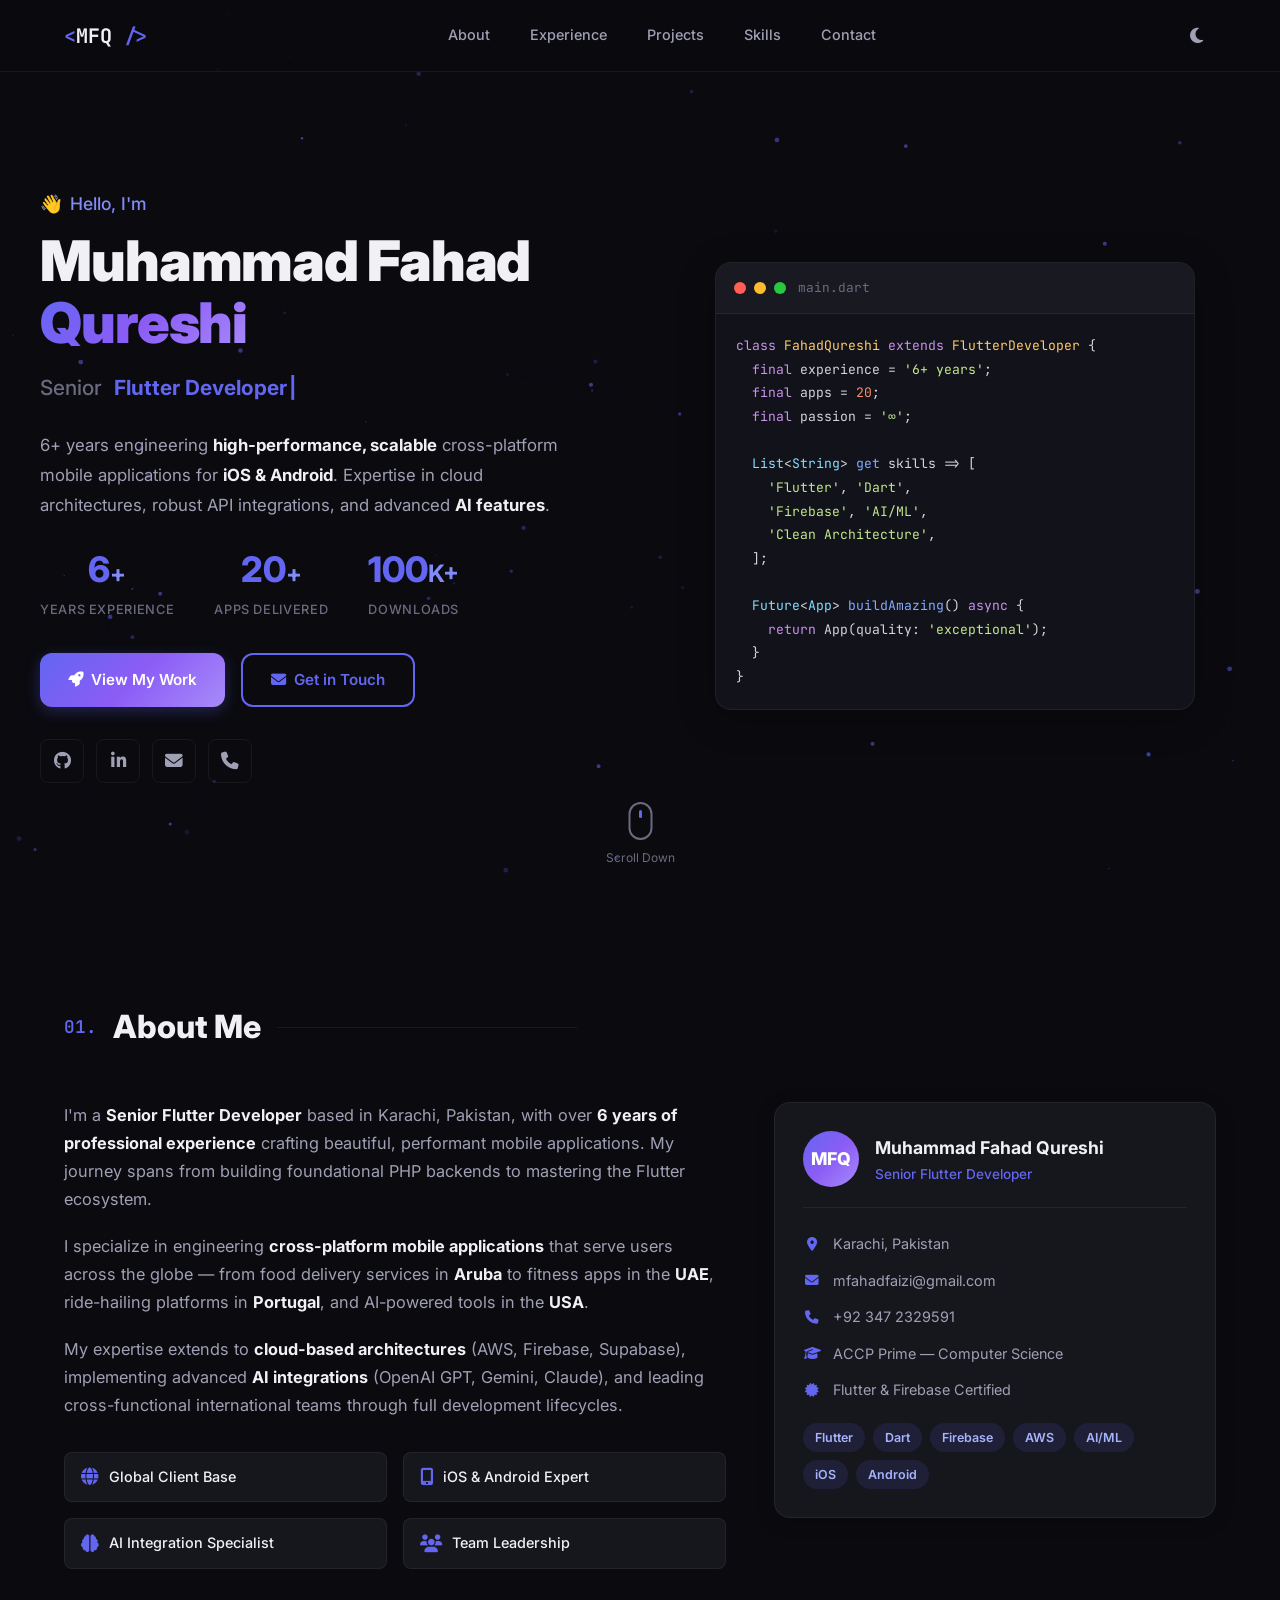
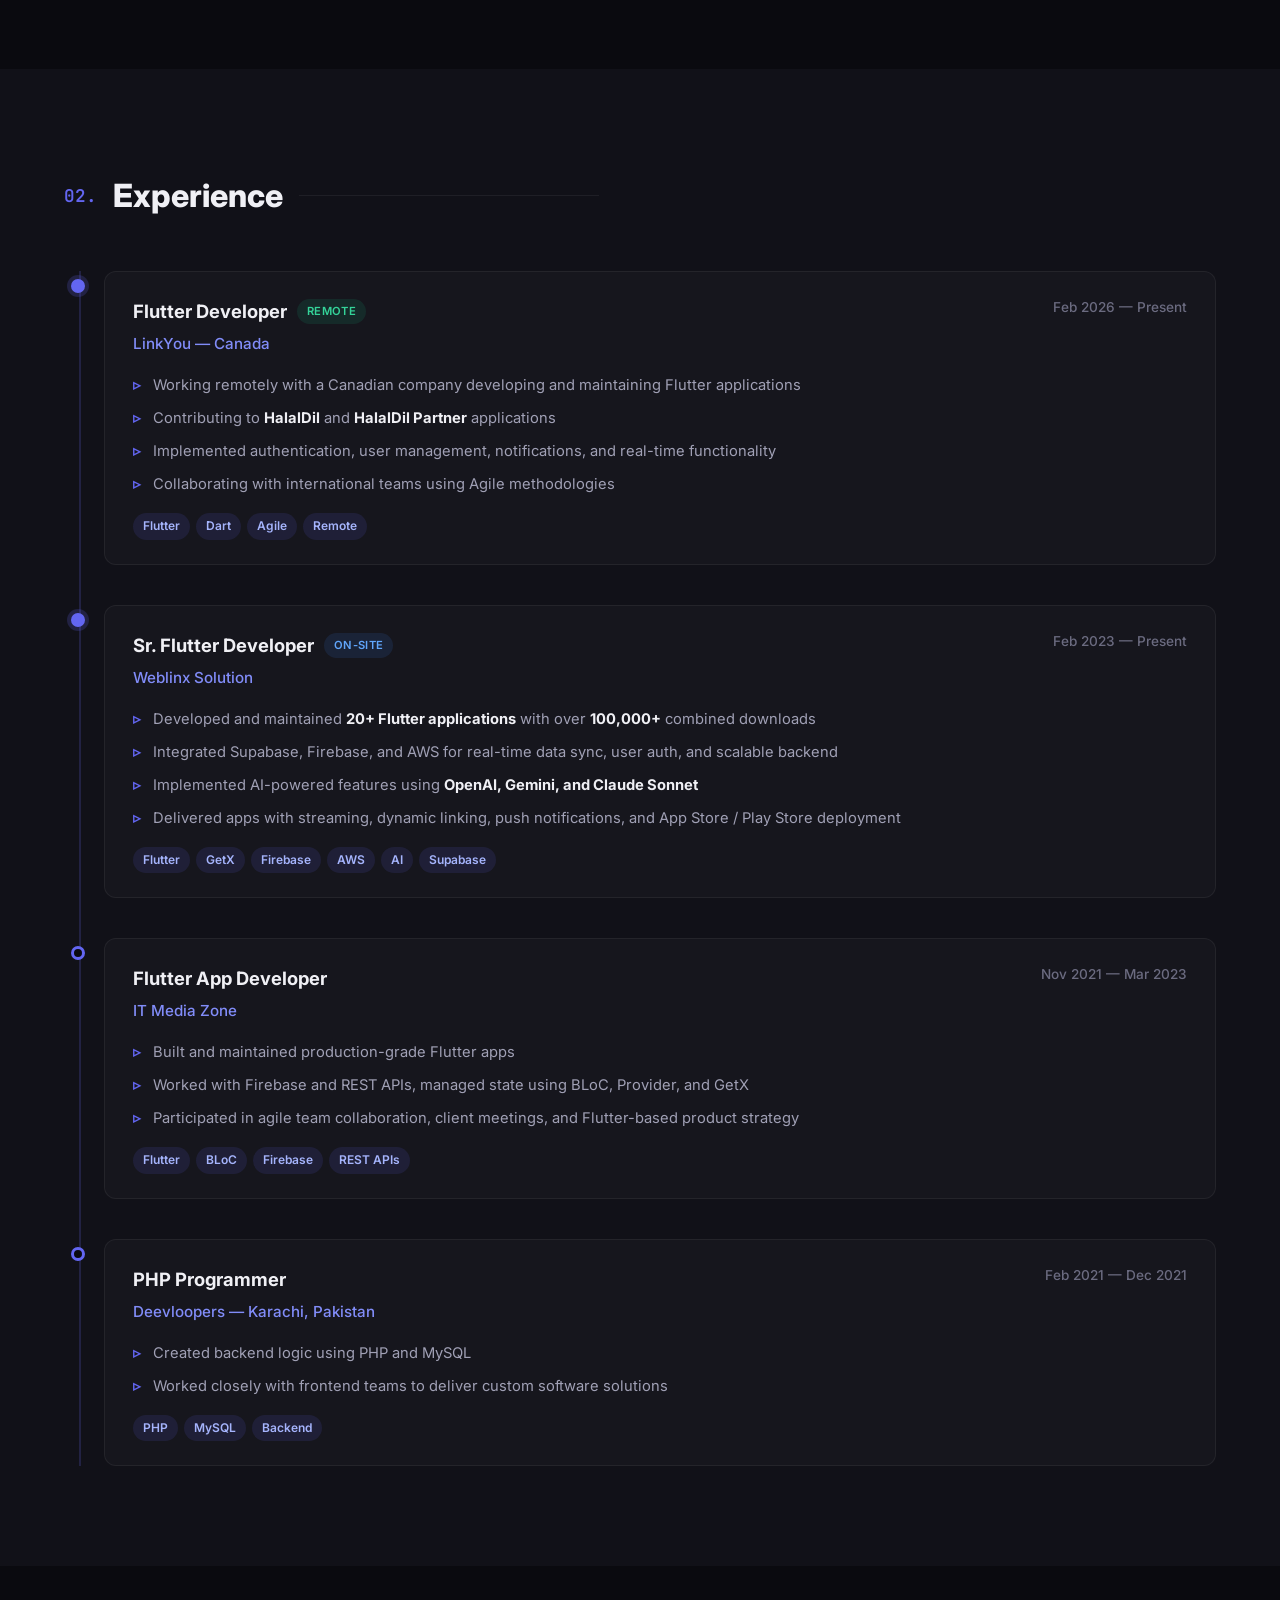
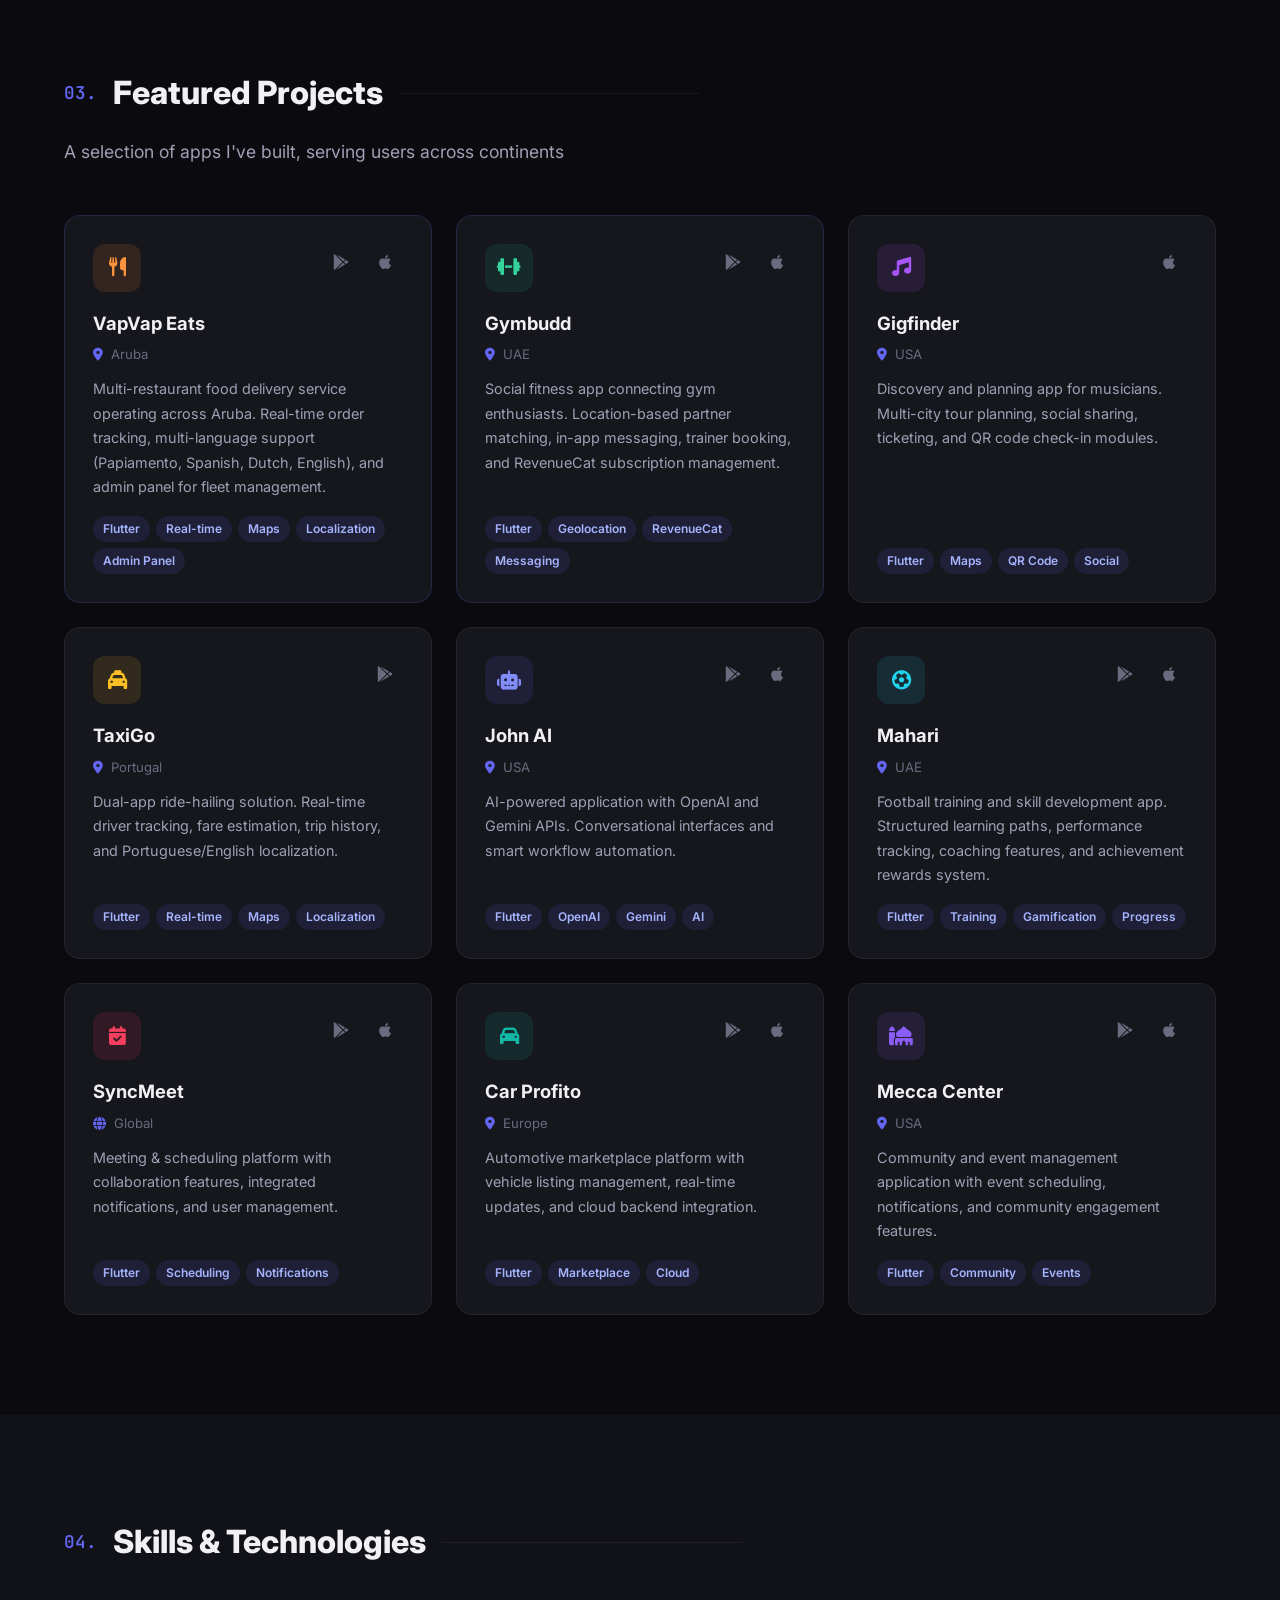
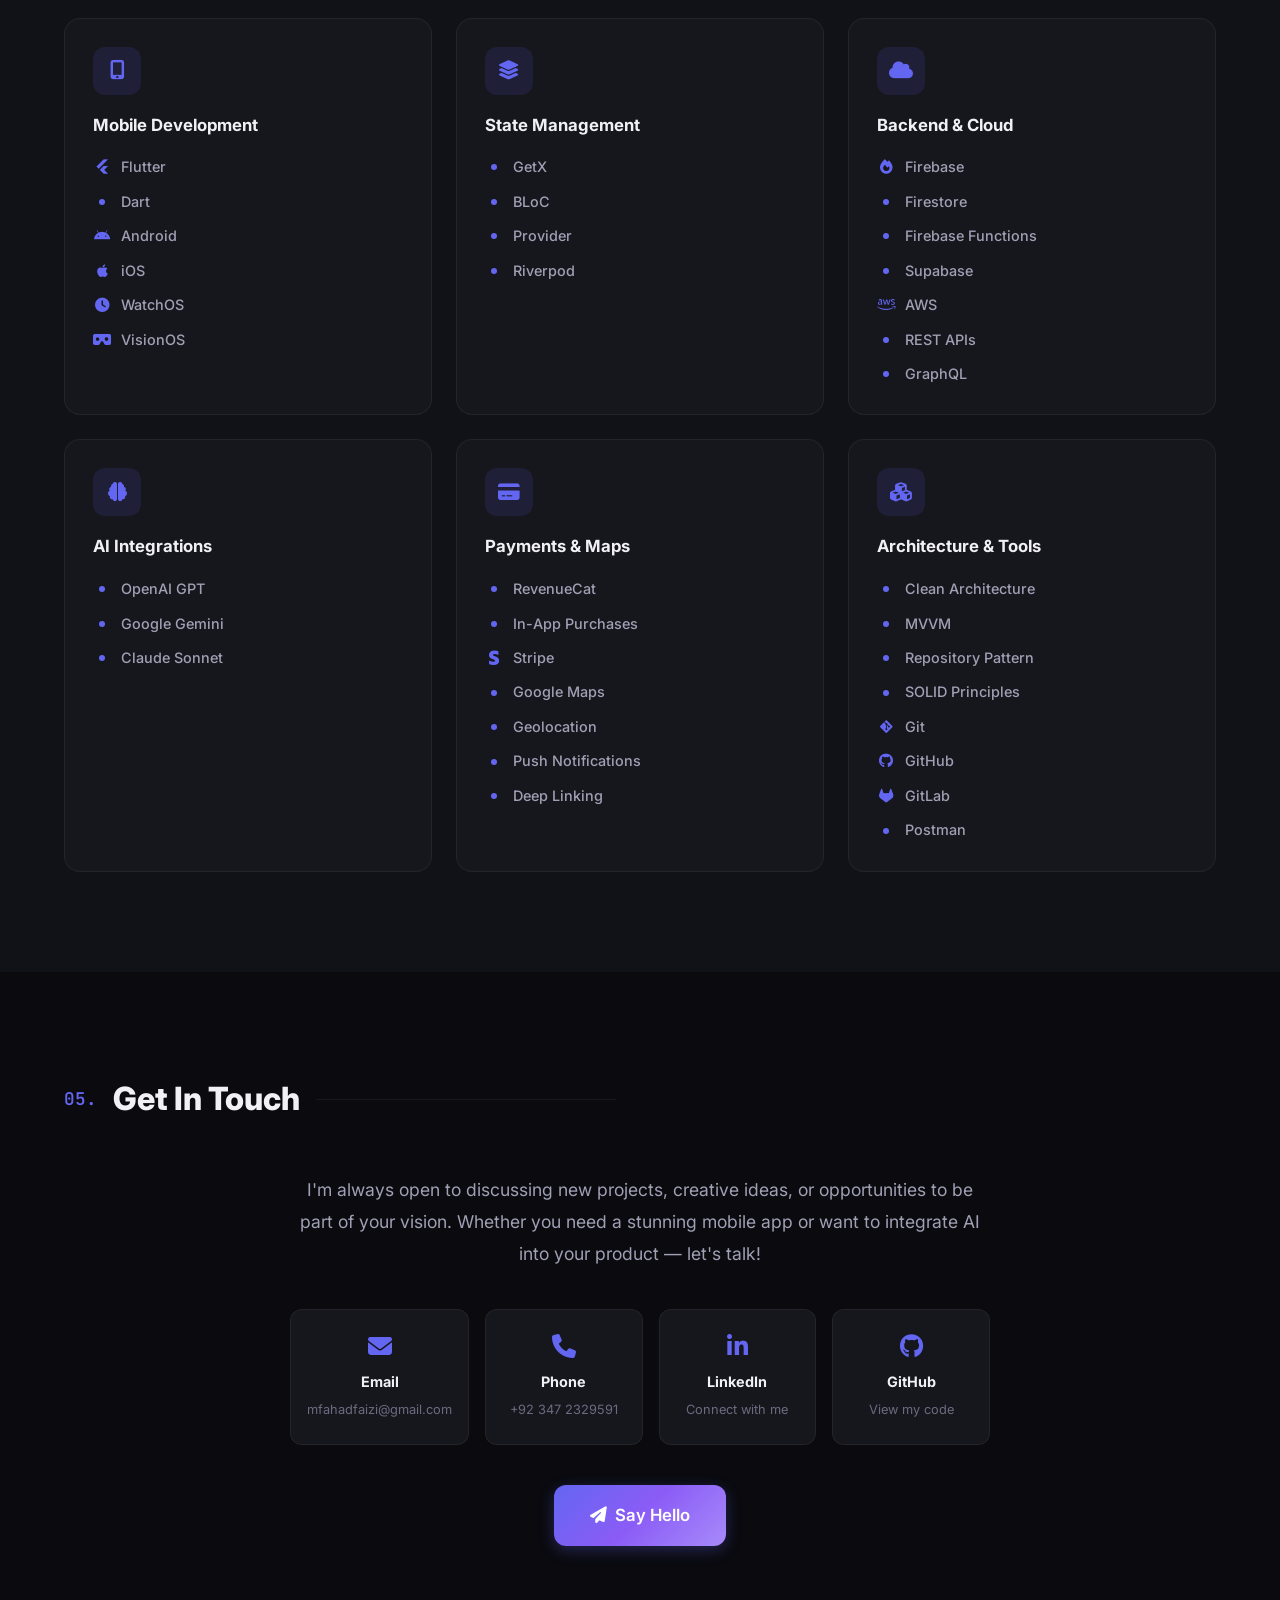
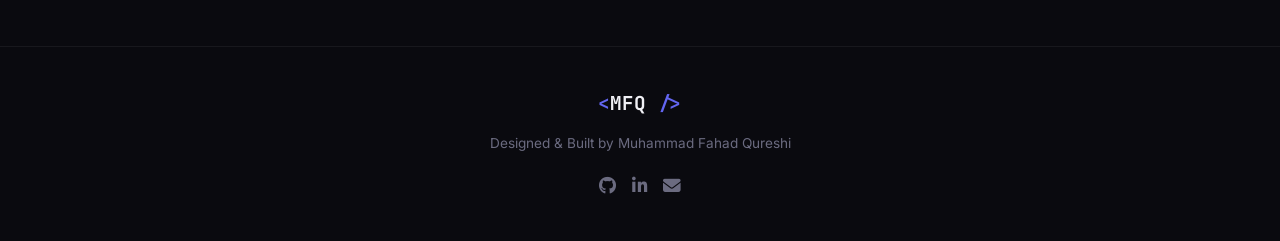
==== index.html @ 8568dde4 "✨ Initial portfolio — Muhammad Fahad Qureshi, Sr. Flutter Developer" ====
<!DOCTYPE html>
<html lang="en" data-theme="dark">
<head>
    <meta charset="UTF-8">
    <meta name="viewport" content="width=device-width, initial-scale=1.0">
    <title>Muhammad Fahad Qureshi — Senior Flutter Developer</title>
    <meta name="description" content="Portfolio of Muhammad Fahad Qureshi — Senior Flutter Developer with 6+ years of experience building high-performance cross-platform mobile apps.">
    <meta name="keywords" content="Flutter Developer, Mobile App Developer, Dart, iOS, Android, Cross-Platform, Firebase, AI Integration">
    <meta name="author" content="Muhammad Fahad Qureshi">

    <!-- Open Graph -->
    <meta property="og:title" content="Muhammad Fahad Qureshi — Senior Flutter Developer">
    <meta property="og:description" content="6+ years engineering high-performance, scalable cross-platform mobile apps for iOS & Android.">
    <meta property="og:type" content="website">

    <!-- Fonts -->
    <link rel="preconnect" href="https://fonts.googleapis.com">
    <link rel="preconnect" href="https://fonts.gstatic.com" crossorigin>
    <link href="https://fonts.googleapis.com/css2?family=Inter:wght@300;400;500;600;700;800;900&family=JetBrains+Mono:wght@400;500;600&display=swap" rel="stylesheet">

    <!-- Icons -->
    <link rel="stylesheet" href="https://cdnjs.cloudflare.com/ajax/libs/font-awesome/6.5.1/css/all.min.css">

    <link rel="stylesheet" href="style.css">
</head>
<body>
    <!-- Animated Background Particles -->
    <canvas id="particles-canvas"></canvas>

    <!-- Navigation -->
    <nav class="navbar" id="navbar">
        <div class="nav-container">
            <a href="#hero" class="nav-logo">
                <span class="logo-bracket">&lt;</span>MFQ<span class="logo-bracket"> /&gt;</span>
            </a>
            <div class="nav-links" id="nav-links">
                <a href="#about" class="nav-link">About</a>
                <a href="#experience" class="nav-link">Experience</a>
                <a href="#projects" class="nav-link">Projects</a>
                <a href="#skills" class="nav-link">Skills</a>
                <a href="#contact" class="nav-link">Contact</a>
            </div>
            <div class="nav-actions">
                <button class="theme-toggle" id="theme-toggle" aria-label="Toggle theme">
                    <i class="fas fa-moon" id="theme-icon"></i>
                </button>
                <button class="nav-hamburger" id="nav-hamburger" aria-label="Toggle menu">
                    <span></span><span></span><span></span>
                </button>
            </div>
        </div>
    </nav>

    <!-- Hero Section -->
    <section class="hero" id="hero">
        <div class="hero-content">
            <div class="hero-text">
                <p class="hero-greeting animate-on-scroll">
                    <span class="greeting-wave">👋</span> Hello, I'm
                </p>
                <h1 class="hero-name animate-on-scroll">
                    Muhammad Fahad
                    <span class="hero-name-highlight">Qureshi</span>
                </h1>
                <div class="hero-title-wrapper animate-on-scroll">
                    <span class="hero-title-prefix">Senior</span>
                    <div class="typewriter-wrapper">
                        <span class="typewriter" id="typewriter"></span>
                        <span class="typewriter-cursor">|</span>
                    </div>
                </div>
                <p class="hero-description animate-on-scroll">
                    6+ years engineering <strong>high-performance, scalable</strong> cross-platform
                    mobile applications for <strong>iOS & Android</strong>. Expertise in cloud architectures,
                    robust API integrations, and advanced <strong>AI features</strong>.
                </p>
                <div class="hero-stats animate-on-scroll">
                    <div class="stat-item">
                        <span class="stat-number" data-target="6">0</span><span class="stat-suffix">+</span>
                        <span class="stat-label">Years Experience</span>
                    </div>
                    <div class="stat-item">
                        <span class="stat-number" data-target="20">0</span><span class="stat-suffix">+</span>
                        <span class="stat-label">Apps Delivered</span>
                    </div>
                    <div class="stat-item">
                        <span class="stat-number" data-target="100">0</span><span class="stat-suffix">K+</span>
                        <span class="stat-label">Downloads</span>
                    </div>
                </div>
                <div class="hero-actions animate-on-scroll">
                    <a href="#projects" class="btn btn-primary">
                        <i class="fas fa-rocket"></i> View My Work
                    </a>
                    <a href="#contact" class="btn btn-outline">
                        <i class="fas fa-envelope"></i> Get in Touch
                    </a>
                </div>
                <div class="hero-socials animate-on-scroll">
                    <a href="https://github.com/mfahadfaizi" target="_blank" rel="noopener" class="social-link" aria-label="GitHub">
                        <i class="fab fa-github"></i>
                    </a>
                    <a href="https://linkedin.com/in/mfahadfaizi" target="_blank" rel="noopener" class="social-link" aria-label="LinkedIn">
                        <i class="fab fa-linkedin-in"></i>
                    </a>
                    <a href="mailto:mfahadfaizi@gmail.com" class="social-link" aria-label="Email">
                        <i class="fas fa-envelope"></i>
                    </a>
                    <a href="tel:+923472329591" class="social-link" aria-label="Phone">
                        <i class="fas fa-phone"></i>
                    </a>
                </div>
            </div>
            <div class="hero-visual animate-on-scroll">
                <div class="code-window">
                    <div class="code-window-header">
                        <div class="window-dots">
                            <span class="dot red"></span>
                            <span class="dot yellow"></span>
                            <span class="dot green"></span>
                        </div>
                        <span class="window-title">main.dart</span>
                    </div>
                    <pre class="code-content"><code><span class="code-keyword">class</span> <span class="code-class">FahadQureshi</span> <span class="code-keyword">extends</span> <span class="code-class">FlutterDeveloper</span> {
  <span class="code-keyword">final</span> experience = <span class="code-string">'6+ years'</span>;
  <span class="code-keyword">final</span> apps = <span class="code-number">20</span>;
  <span class="code-keyword">final</span> passion = <span class="code-string">'∞'</span>;

  <span class="code-type">List</span>&lt;<span class="code-type">String</span>&gt; <span class="code-method">get</span> skills =&gt; [
    <span class="code-string">'Flutter'</span>, <span class="code-string">'Dart'</span>,
    <span class="code-string">'Firebase'</span>, <span class="code-string">'AI/ML'</span>,
    <span class="code-string">'Clean Architecture'</span>,
  ];

  <span class="code-type">Future</span>&lt;<span class="code-type">App</span>&gt; <span class="code-method">buildAmazing</span>() <span class="code-keyword">async</span> {
    <span class="code-keyword">return</span> App(quality: <span class="code-string">'exceptional'</span>);
  }
}</code></pre>
                </div>
            </div>
        </div>
        <a href="#about" class="scroll-indicator" aria-label="Scroll down">
            <div class="mouse">
                <div class="mouse-wheel"></div>
            </div>
            <span>Scroll Down</span>
        </a>
    </section>

    <!-- About Section -->
    <section class="section" id="about">
        <div class="container">
            <h2 class="section-title animate-on-scroll">
                <span class="section-number">01.</span> About Me
            </h2>
            <div class="about-grid">
                <div class="about-text animate-on-scroll">
                    <p>
                        I'm a <strong>Senior Flutter Developer</strong> based in Karachi, Pakistan, with over
                        <strong>6 years of professional experience</strong> crafting beautiful, performant mobile
                        applications. My journey spans from building foundational PHP backends to mastering the
                        Flutter ecosystem.
                    </p>
                    <p>
                        I specialize in engineering <strong>cross-platform mobile applications</strong> that serve
                        users across the globe — from food delivery services in <strong>Aruba</strong> to fitness
                        apps in the <strong>UAE</strong>, ride-hailing platforms in <strong>Portugal</strong>, and
                        AI-powered tools in the <strong>USA</strong>.
                    </p>
                    <p>
                        My expertise extends to <strong>cloud-based architectures</strong> (AWS, Firebase, Supabase),
                        implementing advanced <strong>AI integrations</strong> (OpenAI GPT, Gemini, Claude), and
                        leading cross-functional international teams through full development lifecycles.
                    </p>
                    <div class="about-highlights">
                        <div class="highlight-item">
                            <i class="fas fa-globe"></i>
                            <span>Global Client Base</span>
                        </div>
                        <div class="highlight-item">
                            <i class="fas fa-mobile-alt"></i>
                            <span>iOS & Android Expert</span>
                        </div>
                        <div class="highlight-item">
                            <i class="fas fa-brain"></i>
                            <span>AI Integration Specialist</span>
                        </div>
                        <div class="highlight-item">
                            <i class="fas fa-users"></i>
                            <span>Team Leadership</span>
                        </div>
                    </div>
                </div>
                <div class="about-card animate-on-scroll">
                    <div class="info-card">
                        <div class="info-card-header">
                            <div class="avatar-placeholder">
                                <span>MFQ</span>
                            </div>
                            <div>
                                <h3>Muhammad Fahad Qureshi</h3>
                                <p class="info-card-role">Senior Flutter Developer</p>
                            </div>
                        </div>
                        <div class="info-card-details">
                            <div class="info-row">
                                <i class="fas fa-map-marker-alt"></i>
                                <span>Karachi, Pakistan</span>
                            </div>
                            <div class="info-row">
                                <i class="fas fa-envelope"></i>
                                <span>mfahadfaizi@gmail.com</span>
                            </div>
                            <div class="info-row">
                                <i class="fas fa-phone"></i>
                                <span>+92 347 2329591</span>
                            </div>
                            <div class="info-row">
                                <i class="fas fa-graduation-cap"></i>
                                <span>ACCP Prime — Computer Science</span>
                            </div>
                            <div class="info-row">
                                <i class="fas fa-certificate"></i>
                                <span>Flutter & Firebase Certified</span>
                            </div>
                        </div>
                        <div class="info-card-tags">
                            <span class="tag">Flutter</span>
                            <span class="tag">Dart</span>
                            <span class="tag">Firebase</span>
                            <span class="tag">AWS</span>
                            <span class="tag">AI/ML</span>
                            <span class="tag">iOS</span>
                            <span class="tag">Android</span>
                        </div>
                    </div>
                </div>
            </div>
        </div>
    </section>

    <!-- Experience Section -->
    <section class="section section-alt" id="experience">
        <div class="container">
            <h2 class="section-title animate-on-scroll">
                <span class="section-number">02.</span> Experience
            </h2>
            <div class="timeline">
                <div class="timeline-item animate-on-scroll">
                    <div class="timeline-marker current"></div>
                    <div class="timeline-content">
                        <div class="timeline-header">
                            <div>
                                <h3>Flutter Developer <span class="company-badge remote">Remote</span></h3>
                                <p class="company">LinkYou — Canada</p>
                            </div>
                            <span class="timeline-date">Feb 2026 — Present</span>
                        </div>
                        <ul class="timeline-details">
                            <li>Working remotely with a Canadian company developing and maintaining Flutter applications</li>
                            <li>Contributing to <strong>HalalDil</strong> and <strong>HalalDil Partner</strong> applications</li>
                            <li>Implemented authentication, user management, notifications, and real-time functionality</li>
                            <li>Collaborating with international teams using Agile methodologies</li>
                        </ul>
                        <div class="timeline-tags">
                            <span>Flutter</span><span>Dart</span><span>Agile</span><span>Remote</span>
                        </div>
                    </div>
                </div>

                <div class="timeline-item animate-on-scroll">
                    <div class="timeline-marker current"></div>
                    <div class="timeline-content">
                        <div class="timeline-header">
                            <div>
                                <h3>Sr. Flutter Developer <span class="company-badge onsite">On-Site</span></h3>
                                <p class="company">Weblinx Solution</p>
                            </div>
                            <span class="timeline-date">Feb 2023 — Present</span>
                        </div>
                        <ul class="timeline-details">
                            <li>Developed and maintained <strong>20+ Flutter applications</strong> with over <strong>100,000+</strong> combined downloads</li>
                            <li>Integrated Supabase, Firebase, and AWS for real-time data sync, user auth, and scalable backend</li>
                            <li>Implemented AI-powered features using <strong>OpenAI, Gemini, and Claude Sonnet</strong></li>
                            <li>Delivered apps with streaming, dynamic linking, push notifications, and App Store / Play Store deployment</li>
                        </ul>
                        <div class="timeline-tags">
                            <span>Flutter</span><span>GetX</span><span>Firebase</span><span>AWS</span><span>AI</span><span>Supabase</span>
                        </div>
                    </div>
                </div>

                <div class="timeline-item animate-on-scroll">
                    <div class="timeline-marker"></div>
                    <div class="timeline-content">
                        <div class="timeline-header">
                            <div>
                                <h3>Flutter App Developer</h3>
                                <p class="company">IT Media Zone</p>
                            </div>
                            <span class="timeline-date">Nov 2021 — Mar 2023</span>
                        </div>
                        <ul class="timeline-details">
                            <li>Built and maintained production-grade Flutter apps</li>
                            <li>Worked with Firebase and REST APIs, managed state using BLoC, Provider, and GetX</li>
                            <li>Participated in agile team collaboration, client meetings, and Flutter-based product strategy</li>
                        </ul>
                        <div class="timeline-tags">
                            <span>Flutter</span><span>BLoC</span><span>Firebase</span><span>REST APIs</span>
                        </div>
                    </div>
                </div>

                <div class="timeline-item animate-on-scroll">
                    <div class="timeline-marker"></div>
                    <div class="timeline-content">
                        <div class="timeline-header">
                            <div>
                                <h3>PHP Programmer</h3>
                                <p class="company">Deevloopers — Karachi, Pakistan</p>
                            </div>
                            <span class="timeline-date">Feb 2021 — Dec 2021</span>
                        </div>
                        <ul class="timeline-details">
                            <li>Created backend logic using PHP and MySQL</li>
                            <li>Worked closely with frontend teams to deliver custom software solutions</li>
                        </ul>
                        <div class="timeline-tags">
                            <span>PHP</span><span>MySQL</span><span>Backend</span>
                        </div>
                    </div>
                </div>
            </div>
        </div>
    </section>

    <!-- Projects Section -->
    <section class="section" id="projects">
        <div class="container">
            <h2 class="section-title animate-on-scroll">
                <span class="section-number">03.</span> Featured Projects
            </h2>
            <p class="section-subtitle animate-on-scroll">
                A selection of apps I've built, serving users across continents
            </p>

            <div class="projects-grid">
                <!-- VapVap Eats -->
                <div class="project-card featured animate-on-scroll">
                    <div class="project-card-header">
                        <div class="project-icon food">
                            <i class="fas fa-utensils"></i>
                        </div>
                        <div class="project-links">
                            <a href="https://play.google.com/store/apps/details?id=com.vapvapeats.customer" target="_blank" rel="noopener" class="project-link" title="Play Store">
                                <i class="fab fa-google-play"></i>
                            </a>
                            <a href="https://apps.apple.com/app/vapvap-eats/id6670157498" target="_blank" rel="noopener" class="project-link" title="App Store">
                                <i class="fab fa-apple"></i>
                            </a>
                        </div>
                    </div>
                    <h3 class="project-title">VapVap Eats</h3>
                    <p class="project-region"><i class="fas fa-map-marker-alt"></i> Aruba</p>
                    <p class="project-description">
                        Multi-restaurant food delivery service operating across Aruba. Real-time order tracking,
                        multi-language support (Papiamento, Spanish, Dutch, English), and admin panel for fleet management.
                    </p>
                    <div class="project-tags">
                        <span>Flutter</span><span>Real-time</span><span>Maps</span><span>Localization</span><span>Admin Panel</span>
                    </div>
                </div>

                <!-- Gymbudd -->
                <div class="project-card featured animate-on-scroll">
                    <div class="project-card-header">
                        <div class="project-icon fitness">
                            <i class="fas fa-dumbbell"></i>
                        </div>
                        <div class="project-links">
                            <a href="https://play.google.com/store/apps/details?id=com.gymbuddapp.gymbudd" target="_blank" rel="noopener" class="project-link" title="Play Store">
                                <i class="fab fa-google-play"></i>
                            </a>
                            <a href="https://apps.apple.com/app/gymbudd/id6503943498" target="_blank" rel="noopener" class="project-link" title="App Store">
                                <i class="fab fa-apple"></i>
                            </a>
                        </div>
                    </div>
                    <h3 class="project-title">Gymbudd</h3>
                    <p class="project-region"><i class="fas fa-map-marker-alt"></i> UAE</p>
                    <p class="project-description">
                        Social fitness app connecting gym enthusiasts. Location-based partner matching, in-app messaging,
                        trainer booking, and RevenueCat subscription management.
                    </p>
                    <div class="project-tags">
                        <span>Flutter</span><span>Geolocation</span><span>RevenueCat</span><span>Messaging</span>
                    </div>
                </div>

                <!-- Gigfinder -->
                <div class="project-card animate-on-scroll">
                    <div class="project-card-header">
                        <div class="project-icon music">
                            <i class="fas fa-music"></i>
                        </div>
                        <div class="project-links">
                            <a href="#" class="project-link" title="App Store">
                                <i class="fab fa-apple"></i>
                            </a>
                        </div>
                    </div>
                    <h3 class="project-title">Gigfinder</h3>
                    <p class="project-region"><i class="fas fa-map-marker-alt"></i> USA</p>
                    <p class="project-description">
                        Discovery and planning app for musicians. Multi-city tour planning, social sharing,
                        ticketing, and QR code check-in modules.
                    </p>
                    <div class="project-tags">
                        <span>Flutter</span><span>Maps</span><span>QR Code</span><span>Social</span>
                    </div>
                </div>

                <!-- TaxiGo -->
                <div class="project-card animate-on-scroll">
                    <div class="project-card-header">
                        <div class="project-icon taxi">
                            <i class="fas fa-taxi"></i>
                        </div>
                        <div class="project-links">
                            <a href="https://play.google.com/store/apps/details?id=com.taxigo.rider" target="_blank" rel="noopener" class="project-link" title="Play Store">
                                <i class="fab fa-google-play"></i>
                            </a>
                        </div>
                    </div>
                    <h3 class="project-title">TaxiGo</h3>
                    <p class="project-region"><i class="fas fa-map-marker-alt"></i> Portugal</p>
                    <p class="project-description">
                        Dual-app ride-hailing solution. Real-time driver tracking, fare estimation,
                        trip history, and Portuguese/English localization.
                    </p>
                    <div class="project-tags">
                        <span>Flutter</span><span>Real-time</span><span>Maps</span><span>Localization</span>
                    </div>
                </div>

                <!-- John AI -->
                <div class="project-card animate-on-scroll">
                    <div class="project-card-header">
                        <div class="project-icon ai">
                            <i class="fas fa-robot"></i>
                        </div>
                        <div class="project-links">
                            <a href="https://play.google.com/store/apps/details?id=com.johnai.app" target="_blank" rel="noopener" class="project-link" title="Play Store">
                                <i class="fab fa-google-play"></i>
                            </a>
                            <a href="https://apps.apple.com/app/john-ai/id6504583158" target="_blank" rel="noopener" class="project-link" title="App Store">
                                <i class="fab fa-apple"></i>
                            </a>
                        </div>
                    </div>
                    <h3 class="project-title">John AI</h3>
                    <p class="project-region"><i class="fas fa-map-marker-alt"></i> USA</p>
                    <p class="project-description">
                        AI-powered application with OpenAI and Gemini APIs. Conversational interfaces
                        and smart workflow automation.
                    </p>
                    <div class="project-tags">
                        <span>Flutter</span><span>OpenAI</span><span>Gemini</span><span>AI</span>
                    </div>
                </div>

                <!-- Mahari -->
                <div class="project-card animate-on-scroll">
                    <div class="project-card-header">
                        <div class="project-icon sports">
                            <i class="fas fa-futbol"></i>
                        </div>
                        <div class="project-links">
                            <a href="https://play.google.com/store/apps/details?id=com.mahari.app" target="_blank" rel="noopener" class="project-link" title="Play Store">
                                <i class="fab fa-google-play"></i>
                            </a>
                            <a href="https://apps.apple.com/app/mahari/id6504583159" target="_blank" rel="noopener" class="project-link" title="App Store">
                                <i class="fab fa-apple"></i>
                            </a>
                        </div>
                    </div>
                    <h3 class="project-title">Mahari</h3>
                    <p class="project-region"><i class="fas fa-map-marker-alt"></i> UAE</p>
                    <p class="project-description">
                        Football training and skill development app. Structured learning paths, performance tracking,
                        coaching features, and achievement rewards system.
                    </p>
                    <div class="project-tags">
                        <span>Flutter</span><span>Training</span><span>Gamification</span><span>Progress</span>
                    </div>
                </div>

                <!-- SyncMeet -->
                <div class="project-card animate-on-scroll">
                    <div class="project-card-header">
                        <div class="project-icon meeting">
                            <i class="fas fa-calendar-check"></i>
                        </div>
                        <div class="project-links">
                            <a href="#" class="project-link" title="Play Store">
                                <i class="fab fa-google-play"></i>
                            </a>
                            <a href="#" class="project-link" title="App Store">
                                <i class="fab fa-apple"></i>
                            </a>
                        </div>
                    </div>
                    <h3 class="project-title">SyncMeet</h3>
                    <p class="project-region"><i class="fas fa-globe"></i> Global</p>
                    <p class="project-description">
                        Meeting & scheduling platform with collaboration features,
                        integrated notifications, and user management.
                    </p>
                    <div class="project-tags">
                        <span>Flutter</span><span>Scheduling</span><span>Notifications</span>
                    </div>
                </div>

                <!-- Car Profito -->
                <div class="project-card animate-on-scroll">
                    <div class="project-card-header">
                        <div class="project-icon car">
                            <i class="fas fa-car"></i>
                        </div>
                        <div class="project-links">
                            <a href="#" class="project-link" title="Play Store">
                                <i class="fab fa-google-play"></i>
                            </a>
                            <a href="#" class="project-link" title="App Store">
                                <i class="fab fa-apple"></i>
                            </a>
                        </div>
                    </div>
                    <h3 class="project-title">Car Profito</h3>
                    <p class="project-region"><i class="fas fa-map-marker-alt"></i> Europe</p>
                    <p class="project-description">
                        Automotive marketplace platform with vehicle listing management,
                        real-time updates, and cloud backend integration.
                    </p>
                    <div class="project-tags">
                        <span>Flutter</span><span>Marketplace</span><span>Cloud</span>
                    </div>
                </div>

                <!-- Mecca Center -->
                <div class="project-card animate-on-scroll">
                    <div class="project-card-header">
                        <div class="project-icon community">
                            <i class="fas fa-mosque"></i>
                        </div>
                        <div class="project-links">
                            <a href="#" class="project-link" title="Play Store">
                                <i class="fab fa-google-play"></i>
                            </a>
                            <a href="#" class="project-link" title="App Store">
                                <i class="fab fa-apple"></i>
                            </a>
                        </div>
                    </div>
                    <h3 class="project-title">Mecca Center</h3>
                    <p class="project-region"><i class="fas fa-map-marker-alt"></i> USA</p>
                    <p class="project-description">
                        Community and event management application with event scheduling,
                        notifications, and community engagement features.
                    </p>
                    <div class="project-tags">
                        <span>Flutter</span><span>Community</span><span>Events</span>
                    </div>
                </div>
            </div>
        </div>
    </section>

    <!-- Skills Section -->
    <section class="section section-alt" id="skills">
        <div class="container">
            <h2 class="section-title animate-on-scroll">
                <span class="section-number">04.</span> Skills & Technologies
            </h2>

            <div class="skills-grid">
                <div class="skill-category animate-on-scroll">
                    <div class="skill-category-icon">
                        <i class="fas fa-mobile-alt"></i>
                    </div>
                    <h3>Mobile Development</h3>
                    <div class="skill-items">
                        <div class="skill-item"><i class="fab fa-flutter"></i> Flutter</div>
                        <div class="skill-item"><span class="skill-dot"></span> Dart</div>
                        <div class="skill-item"><i class="fab fa-android"></i> Android</div>
                        <div class="skill-item"><i class="fab fa-apple"></i> iOS</div>
                        <div class="skill-item"><i class="fas fa-clock"></i> WatchOS</div>
                        <div class="skill-item"><i class="fas fa-vr-cardboard"></i> VisionOS</div>
                    </div>
                </div>

                <div class="skill-category animate-on-scroll">
                    <div class="skill-category-icon">
                        <i class="fas fa-layer-group"></i>
                    </div>
                    <h3>State Management</h3>
                    <div class="skill-items">
                        <div class="skill-item"><span class="skill-dot"></span> GetX</div>
                        <div class="skill-item"><span class="skill-dot"></span> BLoC</div>
                        <div class="skill-item"><span class="skill-dot"></span> Provider</div>
                        <div class="skill-item"><span class="skill-dot"></span> Riverpod</div>
                    </div>
                </div>

                <div class="skill-category animate-on-scroll">
                    <div class="skill-category-icon">
                        <i class="fas fa-cloud"></i>
                    </div>
                    <h3>Backend & Cloud</h3>
                    <div class="skill-items">
                        <div class="skill-item"><i class="fas fa-fire"></i> Firebase</div>
                        <div class="skill-item"><span class="skill-dot"></span> Firestore</div>
                        <div class="skill-item"><span class="skill-dot"></span> Firebase Functions</div>
                        <div class="skill-item"><span class="skill-dot"></span> Supabase</div>
                        <div class="skill-item"><i class="fab fa-aws"></i> AWS</div>
                        <div class="skill-item"><span class="skill-dot"></span> REST APIs</div>
                        <div class="skill-item"><span class="skill-dot"></span> GraphQL</div>
                    </div>
                </div>

                <div class="skill-category animate-on-scroll">
                    <div class="skill-category-icon">
                        <i class="fas fa-brain"></i>
                    </div>
                    <h3>AI Integrations</h3>
                    <div class="skill-items">
                        <div class="skill-item"><span class="skill-dot"></span> OpenAI GPT</div>
                        <div class="skill-item"><span class="skill-dot"></span> Google Gemini</div>
                        <div class="skill-item"><span class="skill-dot"></span> Claude Sonnet</div>
                    </div>
                </div>

                <div class="skill-category animate-on-scroll">
                    <div class="skill-category-icon">
                        <i class="fas fa-credit-card"></i>
                    </div>
                    <h3>Payments & Maps</h3>
                    <div class="skill-items">
                        <div class="skill-item"><span class="skill-dot"></span> RevenueCat</div>
                        <div class="skill-item"><span class="skill-dot"></span> In-App Purchases</div>
                        <div class="skill-item"><i class="fab fa-stripe-s"></i> Stripe</div>
                        <div class="skill-item"><span class="skill-dot"></span> Google Maps</div>
                        <div class="skill-item"><span class="skill-dot"></span> Geolocation</div>
                        <div class="skill-item"><span class="skill-dot"></span> Push Notifications</div>
                        <div class="skill-item"><span class="skill-dot"></span> Deep Linking</div>
                    </div>
                </div>

                <div class="skill-category animate-on-scroll">
                    <div class="skill-category-icon">
                        <i class="fas fa-cubes"></i>
                    </div>
                    <h3>Architecture & Tools</h3>
                    <div class="skill-items">
                        <div class="skill-item"><span class="skill-dot"></span> Clean Architecture</div>
                        <div class="skill-item"><span class="skill-dot"></span> MVVM</div>
                        <div class="skill-item"><span class="skill-dot"></span> Repository Pattern</div>
                        <div class="skill-item"><span class="skill-dot"></span> SOLID Principles</div>
                        <div class="skill-item"><i class="fab fa-git-alt"></i> Git</div>
                        <div class="skill-item"><i class="fab fa-github"></i> GitHub</div>
                        <div class="skill-item"><i class="fab fa-gitlab"></i> GitLab</div>
                        <div class="skill-item"><span class="skill-dot"></span> Postman</div>
                    </div>
                </div>
            </div>
        </div>
    </section>

    <!-- Contact Section -->
    <section class="section" id="contact">
        <div class="container">
            <h2 class="section-title animate-on-scroll">
                <span class="section-number">05.</span> Get In Touch
            </h2>
            <div class="contact-content animate-on-scroll">
                <p class="contact-text">
                    I'm always open to discussing new projects, creative ideas, or opportunities
                    to be part of your vision. Whether you need a stunning mobile app or want to
                    integrate AI into your product — let's talk!
                </p>
                <div class="contact-cards">
                    <a href="mailto:mfahadfaizi@gmail.com" class="contact-card">
                        <i class="fas fa-envelope"></i>
                        <h3>Email</h3>
                        <p>mfahadfaizi@gmail.com</p>
                    </a>
                    <a href="tel:+923472329591" class="contact-card">
                        <i class="fas fa-phone"></i>
                        <h3>Phone</h3>
                        <p>+92 347 2329591</p>
                    </a>
                    <a href="https://linkedin.com/in/mfahadfaizi" target="_blank" rel="noopener" class="contact-card">
                        <i class="fab fa-linkedin-in"></i>
                        <h3>LinkedIn</h3>
                        <p>Connect with me</p>
                    </a>
                    <a href="https://github.com/mfahadfaizi" target="_blank" rel="noopener" class="contact-card">
                        <i class="fab fa-github"></i>
                        <h3>GitHub</h3>
                        <p>View my code</p>
                    </a>
                </div>
                <a href="mailto:mfahadfaizi@gmail.com" class="btn btn-primary btn-large">
                    <i class="fas fa-paper-plane"></i> Say Hello
                </a>
            </div>
        </div>
    </section>

    <!-- Footer -->
    <footer class="footer">
        <div class="container">
            <div class="footer-content">
                <a href="#hero" class="footer-logo">
                    <span class="logo-bracket">&lt;</span>MFQ<span class="logo-bracket"> /&gt;</span>
                </a>
                <p>Designed & Built by Muhammad Fahad Qureshi</p>
                <div class="footer-socials">
                    <a href="https://github.com/mfahadfaizi" target="_blank" rel="noopener"><i class="fab fa-github"></i></a>
                    <a href="https://linkedin.com/in/mfahadfaizi" target="_blank" rel="noopener"><i class="fab fa-linkedin-in"></i></a>
                    <a href="mailto:mfahadfaizi@gmail.com"><i class="fas fa-envelope"></i></a>
                </div>
            </div>
        </div>
    </footer>

    <script src="script.js"></script>
</body>
</html>
---- style.css ----
/* ============================================================
   Muhammad Fahad Qureshi — Portfolio Stylesheet
   ============================================================ */

/* ---------- CSS Variables / Theming ---------- */
:root {
    --font-primary: 'Inter', -apple-system, BlinkMacSystemFont, sans-serif;
    --font-mono: 'JetBrains Mono', 'Fira Code', monospace;

    --transition-fast: 0.2s ease;
    --transition-base: 0.3s ease;
    --transition-slow: 0.6s cubic-bezier(0.16, 1, 0.3, 1);

    --radius-sm: 8px;
    --radius-md: 12px;
    --radius-lg: 16px;
    --radius-xl: 24px;

    --shadow-sm: 0 1px 3px rgba(0,0,0,0.12);
    --shadow-md: 0 4px 20px rgba(0,0,0,0.15);
    --shadow-lg: 0 8px 40px rgba(0,0,0,0.2);
    --shadow-glow: 0 0 30px rgba(99, 102, 241, 0.3);

    --nav-height: 72px;
}

[data-theme="dark"] {
    --bg-primary: #0a0a0f;
    --bg-secondary: #111118;
    --bg-card: #16161d;
    --bg-card-hover: #1e1e28;
    --bg-nav: rgba(10, 10, 15, 0.85);

    --text-primary: #f0f0f5;
    --text-secondary: #a0a0b5;
    --text-muted: #6b6b80;

    --accent-primary: #6366f1;
    --accent-secondary: #818cf8;
    --accent-tertiary: #a78bfa;
    --accent-gradient: linear-gradient(135deg, #6366f1, #8b5cf6, #a78bfa);

    --border-color: rgba(255,255,255,0.06);
    --border-hover: rgba(255,255,255,0.12);

    --tag-bg: rgba(99, 102, 241, 0.12);
    --tag-text: #a5b4fc;

    --code-bg: #12121a;
    --code-keyword: #c792ea;
    --code-string: #c3e88d;
    --code-number: #f78c6c;
    --code-class: #ffcb6b;
    --code-method: #82aaff;
    --code-type: #89ddff;

    --particle-color: rgba(99, 102, 241, 0.15);

    --timeline-line: rgba(99, 102, 241, 0.2);
    --timeline-dot: #6366f1;

    --scrollbar-bg: #16161d;
    --scrollbar-thumb: #2a2a3a;
}

[data-theme="light"] {
    --bg-primary: #fafbff;
    --bg-secondary: #f0f2f8;
    --bg-card: #ffffff;
    --bg-card-hover: #f7f8fc;
    --bg-nav: rgba(250, 251, 255, 0.9);

    --text-primary: #1a1a2e;
    --text-secondary: #4a4a6a;
    --text-muted: #8888a0;

    --accent-primary: #4f46e5;
    --accent-secondary: #6366f1;
    --accent-tertiary: #7c3aed;
    --accent-gradient: linear-gradient(135deg, #4f46e5, #6366f1, #7c3aed);

    --border-color: rgba(0,0,0,0.06);
    --border-hover: rgba(0,0,0,0.12);

    --tag-bg: rgba(79, 70, 229, 0.08);
    --tag-text: #4f46e5;

    --code-bg: #1e1e2e;
    --code-keyword: #c792ea;
    --code-string: #c3e88d;
    --code-number: #f78c6c;
    --code-class: #ffcb6b;
    --code-method: #82aaff;
    --code-type: #89ddff;

    --particle-color: rgba(79, 70, 229, 0.08);

    --timeline-line: rgba(79, 70, 229, 0.15);
    --timeline-dot: #4f46e5;

    --scrollbar-bg: #f0f2f8;
    --scrollbar-thumb: #c0c4d8;

    --shadow-sm: 0 1px 3px rgba(0,0,0,0.06);
    --shadow-md: 0 4px 20px rgba(0,0,0,0.08);
    --shadow-lg: 0 8px 40px rgba(0,0,0,0.1);
    --shadow-glow: 0 0 30px rgba(79, 70, 229, 0.15);
}

/* ---------- Reset & Base ---------- */
*, *::before, *::after {
    margin: 0;
    padding: 0;
    box-sizing: border-box;
}

html {
    scroll-behavior: smooth;
    scrollbar-width: thin;
    scrollbar-color: var(--scrollbar-thumb) var(--scrollbar-bg);
}

body {
    font-family: var(--font-primary);
    background: var(--bg-primary);
    color: var(--text-primary);
    line-height: 1.7;
    overflow-x: hidden;
    transition: background var(--transition-base), color var(--transition-base);
}

::selection {
    background: var(--accent-primary);
    color: #fff;
}

::-webkit-scrollbar { width: 8px; }
::-webkit-scrollbar-track { background: var(--scrollbar-bg); }
::-webkit-scrollbar-thumb { background: var(--scrollbar-thumb); border-radius: 4px; }

a { color: var(--accent-secondary); text-decoration: none; transition: color var(--transition-fast); }
a:hover { color: var(--accent-tertiary); }

img { max-width: 100%; display: block; }

/* ---------- Particles Canvas ---------- */
#particles-canvas {
    position: fixed;
    top: 0;
    left: 0;
    width: 100%;
    height: 100%;
    z-index: 0;
    pointer-events: none;
}

/* ---------- Container ---------- */
.container {
    max-width: 1200px;
    margin: 0 auto;
    padding: 0 24px;
}

/* ---------- Navigation ---------- */
.navbar {
    position: fixed;
    top: 0;
    left: 0;
    right: 0;
    height: var(--nav-height);
    background: var(--bg-nav);
    backdrop-filter: blur(20px);
    -webkit-backdrop-filter: blur(20px);
    border-bottom: 1px solid var(--border-color);
    z-index: 1000;
    transition: all var(--transition-base);
}

.navbar.scrolled {
    box-shadow: var(--shadow-md);
}

.nav-container {
    max-width: 1200px;
    margin: 0 auto;
    padding: 0 24px;
    height: 100%;
    display: flex;
    align-items: center;
    justify-content: space-between;
}

.nav-logo {
    font-family: var(--font-mono);
    font-size: 1.25rem;
    font-weight: 700;
    color: var(--text-primary);
    text-decoration: none;
}

.logo-bracket {
    color: var(--accent-primary);
}

.nav-links {
    display: flex;
    gap: 8px;
}

.nav-link {
    padding: 8px 16px;
    font-size: 0.9rem;
    font-weight: 500;
    color: var(--text-secondary);
    text-decoration: none;
    border-radius: var(--radius-sm);
    transition: all var(--transition-fast);
    position: relative;
}

.nav-link:hover,
.nav-link.active {
    color: var(--accent-primary);
    background: var(--tag-bg);
}

.nav-actions {
    display: flex;
    align-items: center;
    gap: 8px;
}

.theme-toggle {
    width: 40px;
    height: 40px;
    border: none;
    background: transparent;
    color: var(--text-secondary);
    font-size: 1.1rem;
    cursor: pointer;
    border-radius: var(--radius-sm);
    transition: all var(--transition-fast);
    display: flex;
    align-items: center;
    justify-content: center;
}

.theme-toggle:hover {
    background: var(--tag-bg);
    color: var(--accent-primary);
}

.nav-hamburger {
    display: none;
    flex-direction: column;
    gap: 5px;
    background: none;
    border: none;
    cursor: pointer;
    padding: 8px;
    z-index: 1001;
}

.nav-hamburger span {
    width: 24px;
    height: 2px;
    background: var(--text-primary);
    border-radius: 2px;
    transition: all var(--transition-base);
}

.nav-hamburger.active span:nth-child(1) {
    transform: rotate(45deg) translate(5px, 5px);
}

.nav-hamburger.active span:nth-child(2) {
    opacity: 0;
}

.nav-hamburger.active span:nth-child(3) {
    transform: rotate(-45deg) translate(5px, -5px);
}

/* ---------- Sections ---------- */
.section {
    padding: 100px 0;
    position: relative;
    z-index: 1;
}

.section-alt {
    background: var(--bg-secondary);
}

.section-title {
    font-size: 2rem;
    font-weight: 800;
    margin-bottom: 48px;
    display: flex;
    align-items: center;
    gap: 16px;
}

.section-title::after {
    content: '';
    flex: 1;
    height: 1px;
    background: var(--border-color);
    max-width: 300px;
}

.section-number {
    font-family: var(--font-mono);
    font-size: 1.1rem;
    font-weight: 600;
    color: var(--accent-primary);
}

.section-subtitle {
    color: var(--text-secondary);
    font-size: 1.1rem;
    margin-top: -32px;
    margin-bottom: 48px;
}

/* ---------- Buttons ---------- */
.btn {
    display: inline-flex;
    align-items: center;
    gap: 8px;
    padding: 12px 28px;
    font-size: 0.95rem;
    font-weight: 600;
    border-radius: var(--radius-md);
    transition: all var(--transition-base);
    cursor: pointer;
    border: none;
    text-decoration: none;
}

.btn-primary {
    background: var(--accent-gradient);
    color: #fff;
    box-shadow: 0 4px 15px rgba(99, 102, 241, 0.3);
}

.btn-primary:hover {
    transform: translateY(-2px);
    box-shadow: 0 8px 25px rgba(99, 102, 241, 0.4);
    color: #fff;
}

.btn-outline {
    background: transparent;
    color: var(--accent-primary);
    border: 2px solid var(--accent-primary);
}

.btn-outline:hover {
    background: var(--accent-primary);
    color: #fff;
    transform: translateY(-2px);
}

.btn-large {
    padding: 16px 36px;
    font-size: 1.05rem;
}

/* ---------- Hero ---------- */
.hero {
    min-height: 100vh;
    display: flex;
    flex-direction: column;
    justify-content: center;
    align-items: center;
    padding: calc(var(--nav-height) + 40px) 24px 40px;
    position: relative;
    z-index: 1;
}

.hero-content {
    max-width: 1200px;
    width: 100%;
    display: grid;
    grid-template-columns: 1fr 1fr;
    gap: 60px;
    align-items: center;
}

.hero-greeting {
    font-size: 1.1rem;
    color: var(--accent-secondary);
    font-weight: 500;
    margin-bottom: 12px;
    display: flex;
    align-items: center;
    gap: 8px;
}

.greeting-wave {
    display: inline-block;
    animation: wave 2.5s infinite;
    transform-origin: 70% 70%;
}

@keyframes wave {
    0%, 60%, 100% { transform: rotate(0deg); }
    10%, 30% { transform: rotate(14deg); }
    20% { transform: rotate(-8deg); }
    40% { transform: rotate(-4deg); }
    50% { transform: rotate(10deg); }
}

.hero-name {
    font-size: 3.5rem;
    font-weight: 900;
    line-height: 1.1;
    margin-bottom: 16px;
    letter-spacing: -0.02em;
}

.hero-name-highlight {
    background: var(--accent-gradient);
    -webkit-background-clip: text;
    -webkit-text-fill-color: transparent;
    background-clip: text;
}

.hero-title-wrapper {
    display: flex;
    align-items: center;
    gap: 12px;
    margin-bottom: 24px;
    font-size: 1.3rem;
}

.hero-title-prefix {
    color: var(--text-muted);
    font-weight: 500;
}

.typewriter-wrapper {
    display: flex;
    align-items: center;
    color: var(--accent-primary);
    font-weight: 700;
}

.typewriter-cursor {
    animation: blink 1s infinite;
    margin-left: 2px;
    color: var(--accent-primary);
}

@keyframes blink {
    0%, 50% { opacity: 1; }
    51%, 100% { opacity: 0; }
}

.hero-description {
    color: var(--text-secondary);
    font-size: 1.05rem;
    max-width: 540px;
    margin-bottom: 32px;
    line-height: 1.8;
}

.hero-description strong {
    color: var(--text-primary);
}

/* Hero Stats */
.hero-stats {
    display: flex;
    gap: 40px;
    margin-bottom: 32px;
}

.stat-item {
    text-align: center;
}

.stat-number {
    font-size: 2.2rem;
    font-weight: 800;
    color: var(--accent-primary);
    line-height: 1;
}

.stat-suffix {
    font-size: 1.5rem;
    font-weight: 700;
    color: var(--accent-secondary);
}

.stat-label {
    display: block;
    font-size: 0.8rem;
    color: var(--text-muted);
    margin-top: 4px;
    font-weight: 500;
    text-transform: uppercase;
    letter-spacing: 0.05em;
}

.hero-actions {
    display: flex;
    gap: 16px;
    margin-bottom: 32px;
}

.hero-socials {
    display: flex;
    gap: 12px;
}

.social-link {
    width: 44px;
    height: 44px;
    display: flex;
    align-items: center;
    justify-content: center;
    border-radius: var(--radius-sm);
    border: 1px solid var(--border-color);
    color: var(--text-secondary);
    transition: all var(--transition-base);
    font-size: 1.1rem;
}

.social-link:hover {
    color: var(--accent-primary);
    border-color: var(--accent-primary);
    background: var(--tag-bg);
    transform: translateY(-3px);
}

/* Code Window */
.hero-visual {
    display: flex;
    justify-content: center;
}

.code-window {
    background: var(--code-bg);
    border-radius: var(--radius-lg);
    border: 1px solid var(--border-color);
    overflow: hidden;
    box-shadow: var(--shadow-lg);
    width: 100%;
    max-width: 480px;
    transition: transform var(--transition-slow), box-shadow var(--transition-slow);
}

.code-window:hover {
    transform: translateY(-4px) rotate(-0.5deg);
    box-shadow: var(--shadow-glow);
}

.code-window-header {
    display: flex;
    align-items: center;
    gap: 12px;
    padding: 14px 18px;
    background: rgba(255,255,255,0.03);
    border-bottom: 1px solid var(--border-color);
}

.window-dots {
    display: flex;
    gap: 8px;
}

.dot {
    width: 12px;
    height: 12px;
    border-radius: 50%;
}

.dot.red { background: #ff5f57; }
.dot.yellow { background: #febc2e; }
.dot.green { background: #28c840; }

.window-title {
    font-family: var(--font-mono);
    font-size: 0.8rem;
    color: var(--text-muted);
}

.code-content {
    padding: 20px;
    font-family: var(--font-mono);
    font-size: 0.82rem;
    line-height: 1.8;
    color: #d4d4d8;
    overflow-x: auto;
}

.code-content code {
    font-family: inherit;
}

.code-keyword { color: var(--code-keyword); }
.code-class { color: var(--code-class); }
.code-string { color: var(--code-string); }
.code-number { color: var(--code-number); }
.code-method { color: var(--code-method); }
.code-type { color: var(--code-type); }

/* Scroll Indicator */
.scroll-indicator {
    position: absolute;
    bottom: 32px;
    left: 50%;
    transform: translateX(-50%);
    display: flex;
    flex-direction: column;
    align-items: center;
    gap: 8px;
    color: var(--text-muted);
    font-size: 0.75rem;
    text-decoration: none;
    animation: float 3s ease-in-out infinite;
}

@keyframes float {
    0%, 100% { transform: translateX(-50%) translateY(0); }
    50% { transform: translateX(-50%) translateY(-10px); }
}

.mouse {
    width: 24px;
    height: 38px;
    border: 2px solid var(--text-muted);
    border-radius: 12px;
    position: relative;
}

.mouse-wheel {
    width: 3px;
    height: 8px;
    background: var(--accent-primary);
    border-radius: 2px;
    position: absolute;
    top: 6px;
    left: 50%;
    transform: translateX(-50%);
    animation: scroll-anim 2s infinite;
}

@keyframes scroll-anim {
    0% { opacity: 1; top: 6px; }
    100% { opacity: 0; top: 22px; }
}

/* ---------- About ---------- */
.about-grid {
    display: grid;
    grid-template-columns: 1.2fr 0.8fr;
    gap: 48px;
    align-items: start;
}

.about-text p {
    color: var(--text-secondary);
    margin-bottom: 20px;
    font-size: 1.02rem;
}

.about-text strong {
    color: var(--text-primary);
}

.about-highlights {
    display: grid;
    grid-template-columns: 1fr 1fr;
    gap: 16px;
    margin-top: 32px;
}

.highlight-item {
    display: flex;
    align-items: center;
    gap: 10px;
    padding: 12px 16px;
    background: var(--bg-card);
    border-radius: var(--radius-sm);
    border: 1px solid var(--border-color);
    font-size: 0.9rem;
    font-weight: 500;
    transition: all var(--transition-base);
}

.highlight-item i {
    color: var(--accent-primary);
    font-size: 1.1rem;
}

.highlight-item:hover {
    border-color: var(--accent-primary);
    transform: translateY(-2px);
}

/* Info Card */
.info-card {
    background: var(--bg-card);
    border-radius: var(--radius-lg);
    border: 1px solid var(--border-color);
    padding: 28px;
    box-shadow: var(--shadow-md);
    position: sticky;
    top: calc(var(--nav-height) + 24px);
}

.info-card-header {
    display: flex;
    align-items: center;
    gap: 16px;
    margin-bottom: 24px;
    padding-bottom: 20px;
    border-bottom: 1px solid var(--border-color);
}

.avatar-placeholder {
    width: 56px;
    height: 56px;
    border-radius: 50%;
    background: var(--accent-gradient);
    display: flex;
    align-items: center;
    justify-content: center;
    font-weight: 800;
    font-size: 1.1rem;
    color: #fff;
    flex-shrink: 0;
}

.info-card-header h3 {
    font-size: 1.1rem;
    font-weight: 700;
}

.info-card-role {
    color: var(--accent-primary);
    font-size: 0.85rem;
    font-weight: 500;
}

.info-card-details {
    display: flex;
    flex-direction: column;
    gap: 12px;
    margin-bottom: 20px;
}

.info-row {
    display: flex;
    align-items: center;
    gap: 12px;
    font-size: 0.9rem;
    color: var(--text-secondary);
}

.info-row i {
    color: var(--accent-primary);
    width: 18px;
    text-align: center;
    font-size: 0.85rem;
}

.info-card-tags {
    display: flex;
    flex-wrap: wrap;
    gap: 8px;
}

.tag {
    padding: 4px 12px;
    background: var(--tag-bg);
    color: var(--tag-text);
    font-size: 0.78rem;
    font-weight: 600;
    border-radius: 20px;
}

/* ---------- Experience Timeline ---------- */
.timeline {
    position: relative;
    padding-left: 40px;
}

.timeline::before {
    content: '';
    position: absolute;
    left: 15px;
    top: 0;
    bottom: 0;
    width: 2px;
    background: var(--timeline-line);
}

.timeline-item {
    position: relative;
    margin-bottom: 40px;
}

.timeline-item:last-child {
    margin-bottom: 0;
}

.timeline-marker {
    position: absolute;
    left: -33px;
    top: 8px;
    width: 14px;
    height: 14px;
    border-radius: 50%;
    background: var(--bg-primary);
    border: 3px solid var(--timeline-dot);
    z-index: 1;
}

.timeline-marker.current {
    background: var(--timeline-dot);
    box-shadow: 0 0 0 4px rgba(99, 102, 241, 0.2);
}

.timeline-content {
    background: var(--bg-card);
    border-radius: var(--radius-md);
    border: 1px solid var(--border-color);
    padding: 24px 28px;
    transition: all var(--transition-base);
}

.timeline-content:hover {
    border-color: var(--border-hover);
    box-shadow: var(--shadow-md);
    transform: translateX(4px);
}

.timeline-header {
    display: flex;
    justify-content: space-between;
    align-items: flex-start;
    margin-bottom: 16px;
    flex-wrap: wrap;
    gap: 8px;
}

.timeline-header h3 {
    font-size: 1.15rem;
    font-weight: 700;
    display: flex;
    align-items: center;
    gap: 10px;
    flex-wrap: wrap;
}

.company {
    color: var(--accent-secondary);
    font-weight: 500;
    font-size: 0.95rem;
    margin-top: 4px;
}

.company-badge {
    font-size: 0.7rem;
    padding: 3px 10px;
    border-radius: 20px;
    font-weight: 600;
    text-transform: uppercase;
    letter-spacing: 0.03em;
}

.company-badge.remote {
    background: rgba(16, 185, 129, 0.12);
    color: #34d399;
}

.company-badge.onsite {
    background: rgba(59, 130, 246, 0.12);
    color: #60a5fa;
}

.timeline-date {
    color: var(--text-muted);
    font-size: 0.85rem;
    font-weight: 500;
    white-space: nowrap;
}

.timeline-details {
    list-style: none;
    margin-bottom: 16px;
}

.timeline-details li {
    position: relative;
    padding-left: 20px;
    margin-bottom: 8px;
    color: var(--text-secondary);
    font-size: 0.92rem;
}

.timeline-details li::before {
    content: '▹';
    position: absolute;
    left: 0;
    color: var(--accent-primary);
    font-weight: bold;
}

.timeline-details strong {
    color: var(--text-primary);
}

.timeline-tags {
    display: flex;
    flex-wrap: wrap;
    gap: 6px;
}

.timeline-tags span {
    padding: 3px 10px;
    background: var(--tag-bg);
    color: var(--tag-text);
    font-size: 0.75rem;
    font-weight: 600;
    border-radius: 16px;
}

/* ---------- Projects ---------- */
.projects-grid {
    display: grid;
    grid-template-columns: repeat(3, 1fr);
    gap: 24px;
}

.project-card {
    background: var(--bg-card);
    border-radius: var(--radius-lg);
    border: 1px solid var(--border-color);
    padding: 28px;
    transition: all var(--transition-base);
    display: flex;
    flex-direction: column;
}

.project-card:hover {
    border-color: var(--border-hover);
    transform: translateY(-6px);
    box-shadow: var(--shadow-lg);
}

.project-card.featured {
    border-color: rgba(99, 102, 241, 0.2);
}

.project-card.featured:hover {
    border-color: var(--accent-primary);
    box-shadow: var(--shadow-glow);
}

.project-card-header {
    display: flex;
    justify-content: space-between;
    align-items: flex-start;
    margin-bottom: 16px;
}

.project-icon {
    width: 48px;
    height: 48px;
    border-radius: var(--radius-md);
    display: flex;
    align-items: center;
    justify-content: center;
    font-size: 1.2rem;
}

.project-icon.food { background: rgba(251, 146, 60, 0.12); color: #fb923c; }
.project-icon.fitness { background: rgba(16, 185, 129, 0.12); color: #34d399; }
.project-icon.music { background: rgba(168, 85, 247, 0.12); color: #a855f7; }
.project-icon.taxi { background: rgba(251, 191, 36, 0.12); color: #fbbf24; }
.project-icon.ai { background: rgba(99, 102, 241, 0.12); color: #818cf8; }
.project-icon.sports { background: rgba(34, 211, 238, 0.12); color: #22d3ee; }
.project-icon.meeting { background: rgba(244, 63, 94, 0.12); color: #f43f5e; }
.project-icon.car { background: rgba(20, 184, 166, 0.12); color: #14b8a6; }
.project-icon.community { background: rgba(139, 92, 246, 0.12); color: #8b5cf6; }

.project-links {
    display: flex;
    gap: 8px;
}

.project-link {
    width: 36px;
    height: 36px;
    display: flex;
    align-items: center;
    justify-content: center;
    border-radius: var(--radius-sm);
    color: var(--text-muted);
    transition: all var(--transition-fast);
    font-size: 1rem;
}

.project-link:hover {
    color: var(--accent-primary);
    background: var(--tag-bg);
}

.project-title {
    font-size: 1.15rem;
    font-weight: 700;
    margin-bottom: 4px;
}

.project-region {
    font-size: 0.82rem;
    color: var(--text-muted);
    margin-bottom: 12px;
}

.project-region i {
    color: var(--accent-primary);
    margin-right: 4px;
}

.project-description {
    color: var(--text-secondary);
    font-size: 0.9rem;
    flex: 1;
    margin-bottom: 16px;
}

.project-tags {
    display: flex;
    flex-wrap: wrap;
    gap: 6px;
}

.project-tags span {
    padding: 3px 10px;
    background: var(--tag-bg);
    color: var(--tag-text);
    font-size: 0.75rem;
    font-weight: 600;
    border-radius: 16px;
}

/* ---------- Skills ---------- */
.skills-grid {
    display: grid;
    grid-template-columns: repeat(3, 1fr);
    gap: 24px;
}

.skill-category {
    background: var(--bg-card);
    border-radius: var(--radius-lg);
    border: 1px solid var(--border-color);
    padding: 28px;
    transition: all var(--transition-base);
}

.skill-category:hover {
    border-color: var(--border-hover);
    transform: translateY(-4px);
    box-shadow: var(--shadow-md);
}

.skill-category-icon {
    width: 48px;
    height: 48px;
    border-radius: var(--radius-md);
    background: var(--tag-bg);
    display: flex;
    align-items: center;
    justify-content: center;
    font-size: 1.2rem;
    color: var(--accent-primary);
    margin-bottom: 16px;
}

.skill-category h3 {
    font-size: 1.05rem;
    font-weight: 700;
    margin-bottom: 16px;
}

.skill-items {
    display: flex;
    flex-direction: column;
    gap: 10px;
}

.skill-item {
    display: flex;
    align-items: center;
    gap: 10px;
    font-size: 0.9rem;
    color: var(--text-secondary);
    font-weight: 500;
}

.skill-item i {
    color: var(--accent-primary);
    width: 18px;
    text-align: center;
}

.skill-dot {
    width: 6px;
    height: 6px;
    border-radius: 50%;
    background: var(--accent-primary);
    flex-shrink: 0;
    margin: 0 6px;
}

/* ---------- Contact ---------- */
.contact-content {
    text-align: center;
    max-width: 700px;
    margin: 0 auto;
}

.contact-text {
    color: var(--text-secondary);
    font-size: 1.1rem;
    margin-bottom: 40px;
    line-height: 1.8;
}

.contact-cards {
    display: grid;
    grid-template-columns: repeat(4, 1fr);
    gap: 16px;
    margin-bottom: 40px;
}

.contact-card {
    background: var(--bg-card);
    border-radius: var(--radius-md);
    border: 1px solid var(--border-color);
    padding: 24px 16px;
    text-align: center;
    transition: all var(--transition-base);
    text-decoration: none;
}

.contact-card:hover {
    border-color: var(--accent-primary);
    transform: translateY(-4px);
    box-shadow: var(--shadow-md);
}

.contact-card i {
    font-size: 1.5rem;
    color: var(--accent-primary);
    margin-bottom: 12px;
}

.contact-card h3 {
    font-size: 0.9rem;
    font-weight: 700;
    margin-bottom: 4px;
    color: var(--text-primary);
}

.contact-card p {
    font-size: 0.8rem;
    color: var(--text-muted);
}

/* ---------- Footer ---------- */
.footer {
    padding: 40px 0;
    border-top: 1px solid var(--border-color);
    position: relative;
    z-index: 1;
}

.footer-content {
    text-align: center;
}

.footer-logo {
    font-family: var(--font-mono);
    font-size: 1.2rem;
    font-weight: 700;
    color: var(--text-primary);
    text-decoration: none;
    display: inline-block;
    margin-bottom: 12px;
}

.footer-content p {
    color: var(--text-muted);
    font-size: 0.85rem;
    margin-bottom: 16px;
}

.footer-socials {
    display: flex;
    justify-content: center;
    gap: 16px;
}

.footer-socials a {
    color: var(--text-muted);
    font-size: 1.1rem;
    transition: all var(--transition-fast);
}

.footer-socials a:hover {
    color: var(--accent-primary);
    transform: translateY(-2px);
}

/* ---------- Animations ---------- */
.animate-on-scroll {
    opacity: 0;
    transform: translateY(30px);
    transition: opacity 0.6s ease-out, transform 0.6s ease-out;
}

.animate-on-scroll.visible {
    opacity: 1;
    transform: translateY(0);
}

/* Staggered children */
.animate-on-scroll:nth-child(1) { transition-delay: 0s; }
.animate-on-scroll:nth-child(2) { transition-delay: 0.1s; }
.animate-on-scroll:nth-child(3) { transition-delay: 0.2s; }
.animate-on-scroll:nth-child(4) { transition-delay: 0.3s; }
.animate-on-scroll:nth-child(5) { transition-delay: 0.35s; }
.animate-on-scroll:nth-child(6) { transition-delay: 0.4s; }
.animate-on-scroll:nth-child(7) { transition-delay: 0.45s; }
.animate-on-scroll:nth-child(8) { transition-delay: 0.5s; }
.animate-on-scroll:nth-child(9) { transition-delay: 0.55s; }

/* ---------- Responsive ---------- */
@media (max-width: 1024px) {
    .hero-content {
        grid-template-columns: 1fr;
        gap: 40px;
        text-align: center;
    }

    .hero-text {
        order: 1;
    }

    .hero-visual {
        order: 0;
    }

    .hero-greeting { justify-content: center; }
    .hero-description { margin: 0 auto 32px; }
    .hero-stats { justify-content: center; }
    .hero-actions { justify-content: center; }
    .hero-socials { justify-content: center; }

    .about-grid {
        grid-template-columns: 1fr;
    }

    .info-card {
        position: static;
    }

    .projects-grid {
        grid-template-columns: repeat(2, 1fr);
    }

    .skills-grid {
        grid-template-columns: repeat(2, 1fr);
    }

    .contact-cards {
        grid-template-columns: repeat(2, 1fr);
    }
}

@media (max-width: 768px) {
    .nav-links {
        position: fixed;
        top: 0;
        right: -100%;
        width: 280px;
        height: 100vh;
        background: var(--bg-secondary);
        flex-direction: column;
        padding: 100px 32px 32px;
        transition: right var(--transition-base);
        box-shadow: var(--shadow-lg);
        z-index: 999;
    }

    .nav-links.active {
        right: 0;
    }

    .nav-hamburger {
        display: flex;
    }

    .hero-name {
        font-size: 2.5rem;
    }

    .hero-title-wrapper {
        flex-direction: column;
        gap: 4px;
        font-size: 1.1rem;
    }

    .hero-stats {
        gap: 24px;
    }

    .stat-number {
        font-size: 1.8rem;
    }

    .hero-actions {
        flex-direction: column;
        align-items: center;
    }

    .projects-grid {
        grid-template-columns: 1fr;
    }

    .skills-grid {
        grid-template-columns: 1fr;
    }

    .contact-cards {
        grid-template-columns: 1fr 1fr;
    }

    .section-title {
        font-size: 1.6rem;
    }

    .timeline {
        padding-left: 30px;
    }

    .timeline-header {
        flex-direction: column;
    }

    .code-window {
        max-width: 100%;
    }
}

@media (max-width: 480px) {
    .hero-name {
        font-size: 2rem;
    }

    .contact-cards {
        grid-template-columns: 1fr;
    }

    .about-highlights {
        grid-template-columns: 1fr;
    }
}
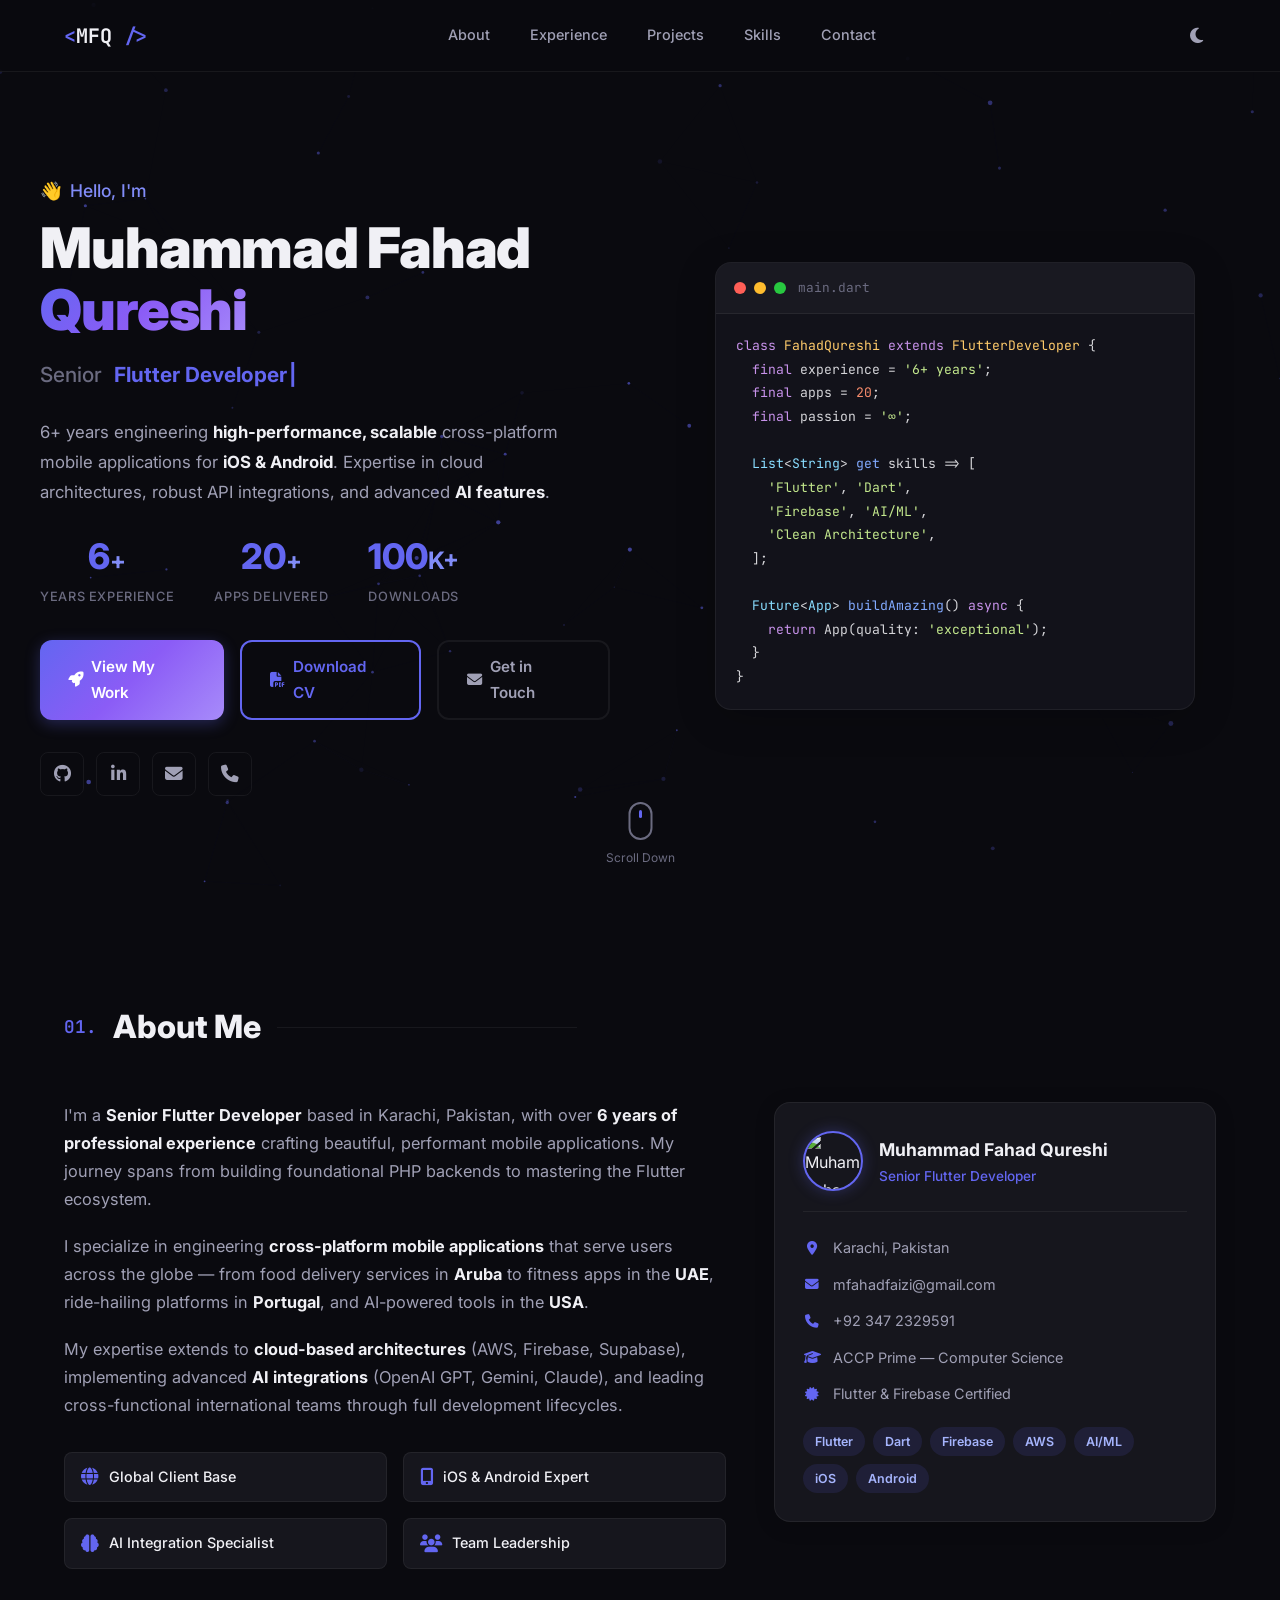
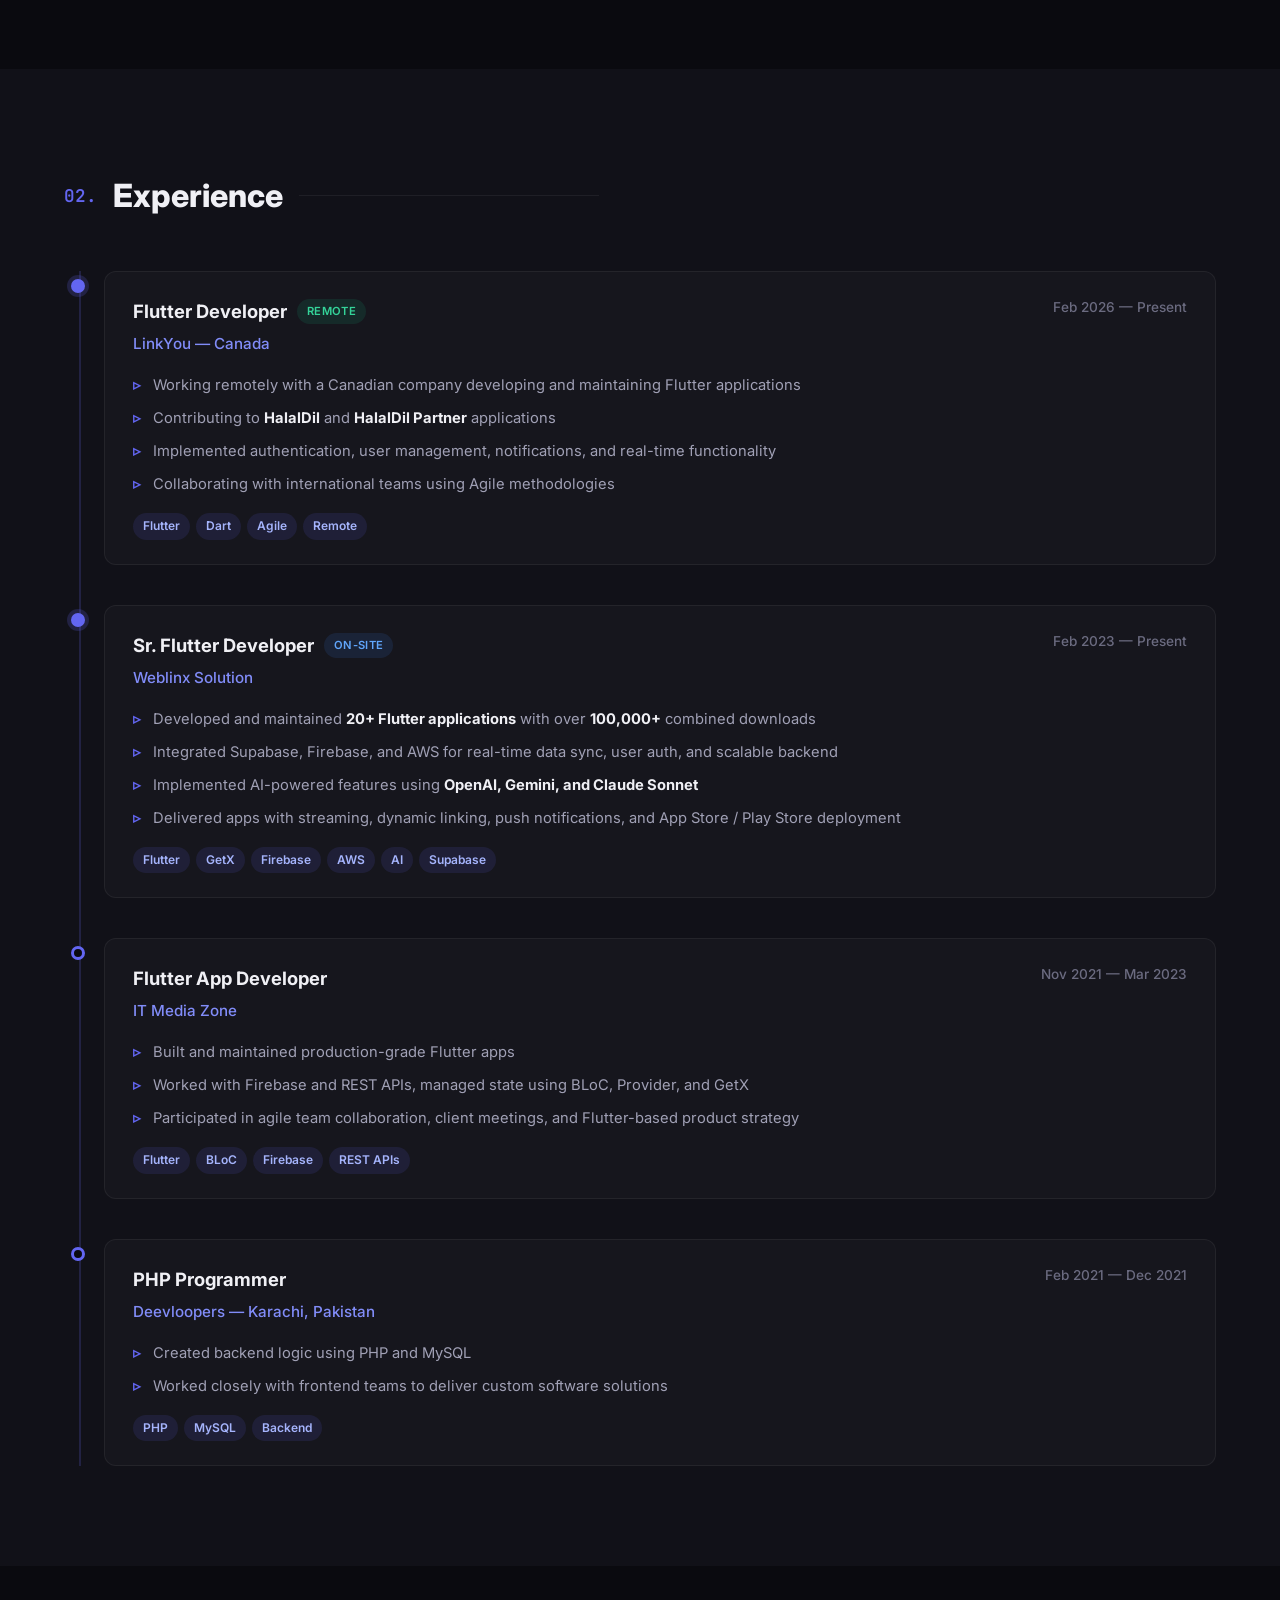
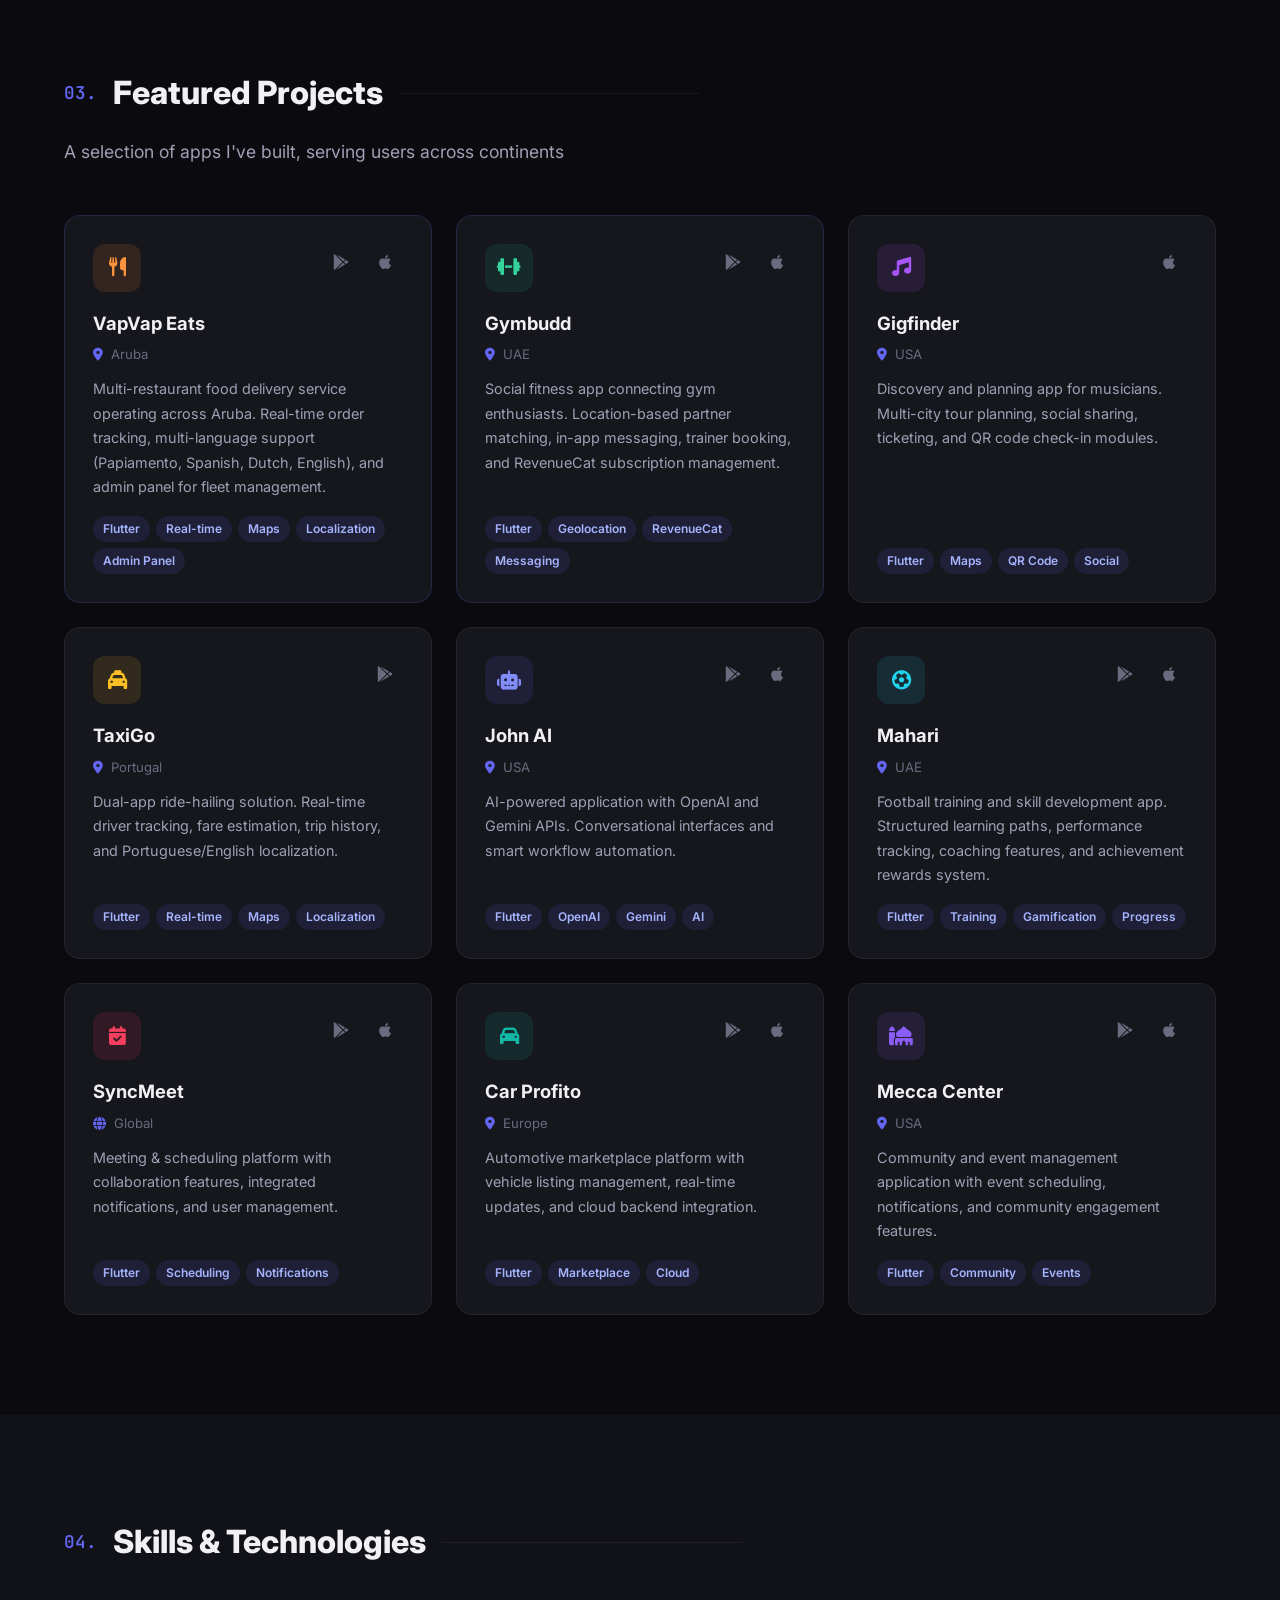
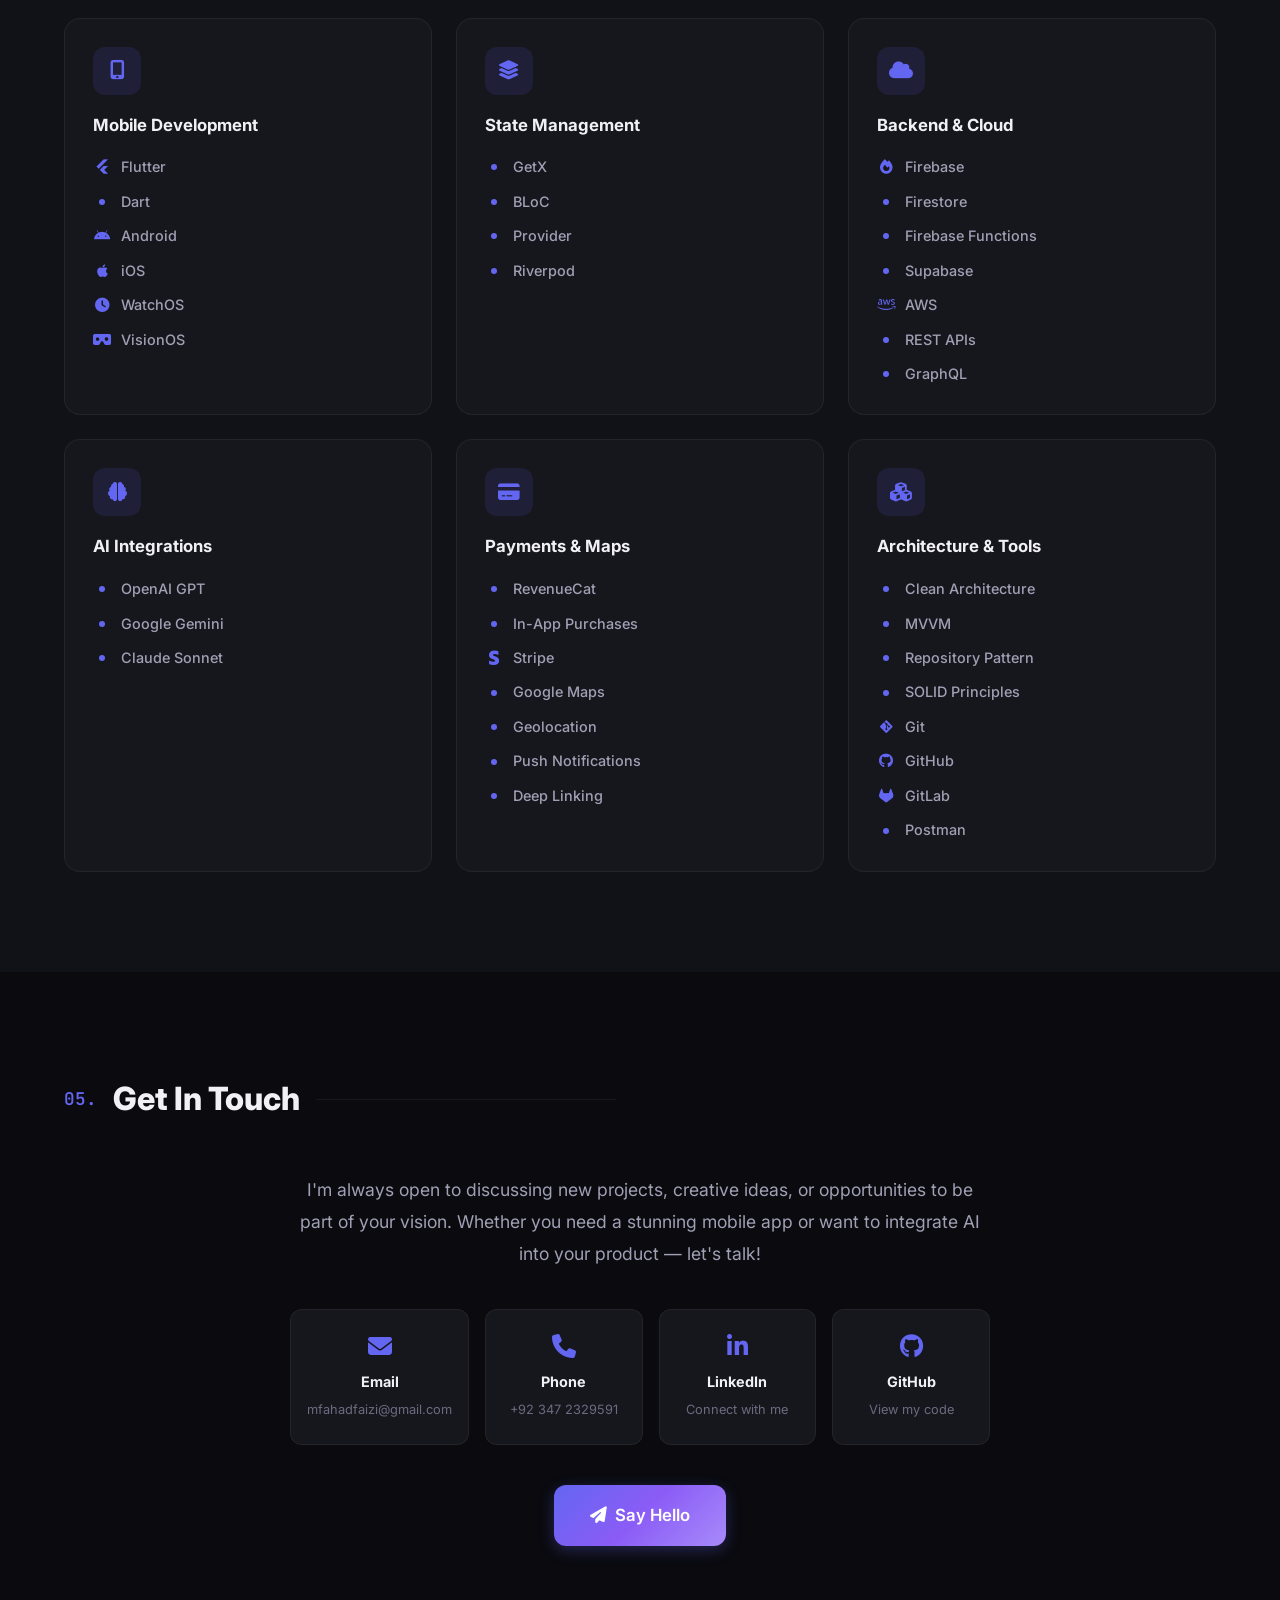
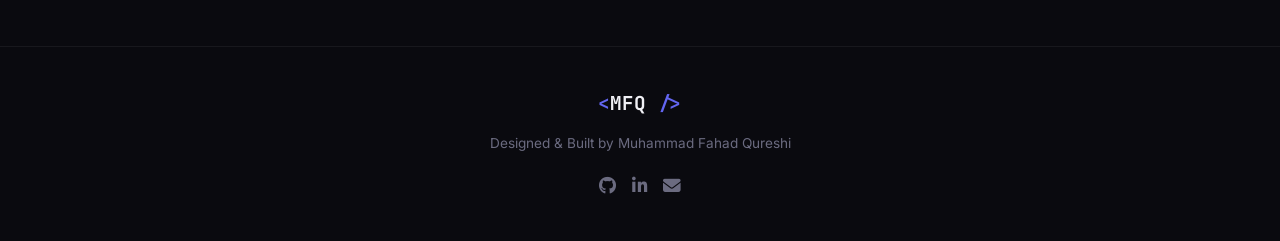
==== commit 55ef7600: "feat: Add CV download, profile image, and nojekyll" ====
--- a/index.html
+++ b/index.html
@@ -92,7 +92,10 @@
                     <a href="#projects" class="btn btn-primary">
                         <i class="fas fa-rocket"></i> View My Work
                     </a>
-                    <a href="#contact" class="btn btn-outline">
+                    <a href="CV_Muhammad_Fahad_Qureshi.pdf" target="_blank" download class="btn btn-outline">
+                        <i class="fas fa-file-pdf"></i> Download CV
+                    </a>
+                    <a href="#contact" class="btn btn-secondary-outline">
                         <i class="fas fa-envelope"></i> Get in Touch
                     </a>
                 </div>
@@ -194,9 +197,7 @@
                 <div class="about-card animate-on-scroll">
                     <div class="info-card">
                         <div class="info-card-header">
-                            <div class="avatar-placeholder">
-                                <span>MFQ</span>
-                            </div>
+                            <img src="https://avatars.githubusercontent.com/u/104067451?v=4" alt="Muhammad Fahad Qureshi" class="avatar-img">
                             <div>
                                 <h3>Muhammad Fahad Qureshi</h3>
                                 <p class="info-card-role">Senior Flutter Developer</p>
--- a/style.css
+++ b/style.css
@@ -362,6 +362,19 @@
     transform: translateY(-2px);
 }
 
+.btn-secondary-outline {
+    background: transparent;
+    color: var(--text-secondary);
+    border: 2px solid var(--border-color);
+}
+
+.btn-secondary-outline:hover {
+    background: var(--bg-card-hover);
+    color: var(--text-primary);
+    border-color: var(--accent-secondary);
+    transform: translateY(-2px);
+}
+
 .btn-large {
     padding: 16px 36px;
     font-size: 1.05rem;
@@ -721,10 +734,18 @@
     border-bottom: 1px solid var(--border-color);
 }
 
+.avatar-placeholder,
+.avatar-img {
+    width: 60px;
+    height: 60px;
+    border-radius: 50%;
+    object-fit: cover;
+    border: 2px solid var(--accent-primary);
+    box-shadow: 0 0 15px rgba(99, 102, 241, 0.3);
+    flex-shrink: 0;
+}
+
 .avatar-placeholder {
-    width: 56px;
-    height: 56px;
-    border-radius: 50%;
     background: var(--accent-gradient);
     display: flex;
     align-items: center;
@@ -732,7 +753,6 @@
     font-weight: 800;
     font-size: 1.1rem;
     color: #fff;
-    flex-shrink: 0;
 }
 
 .info-card-header h3 {
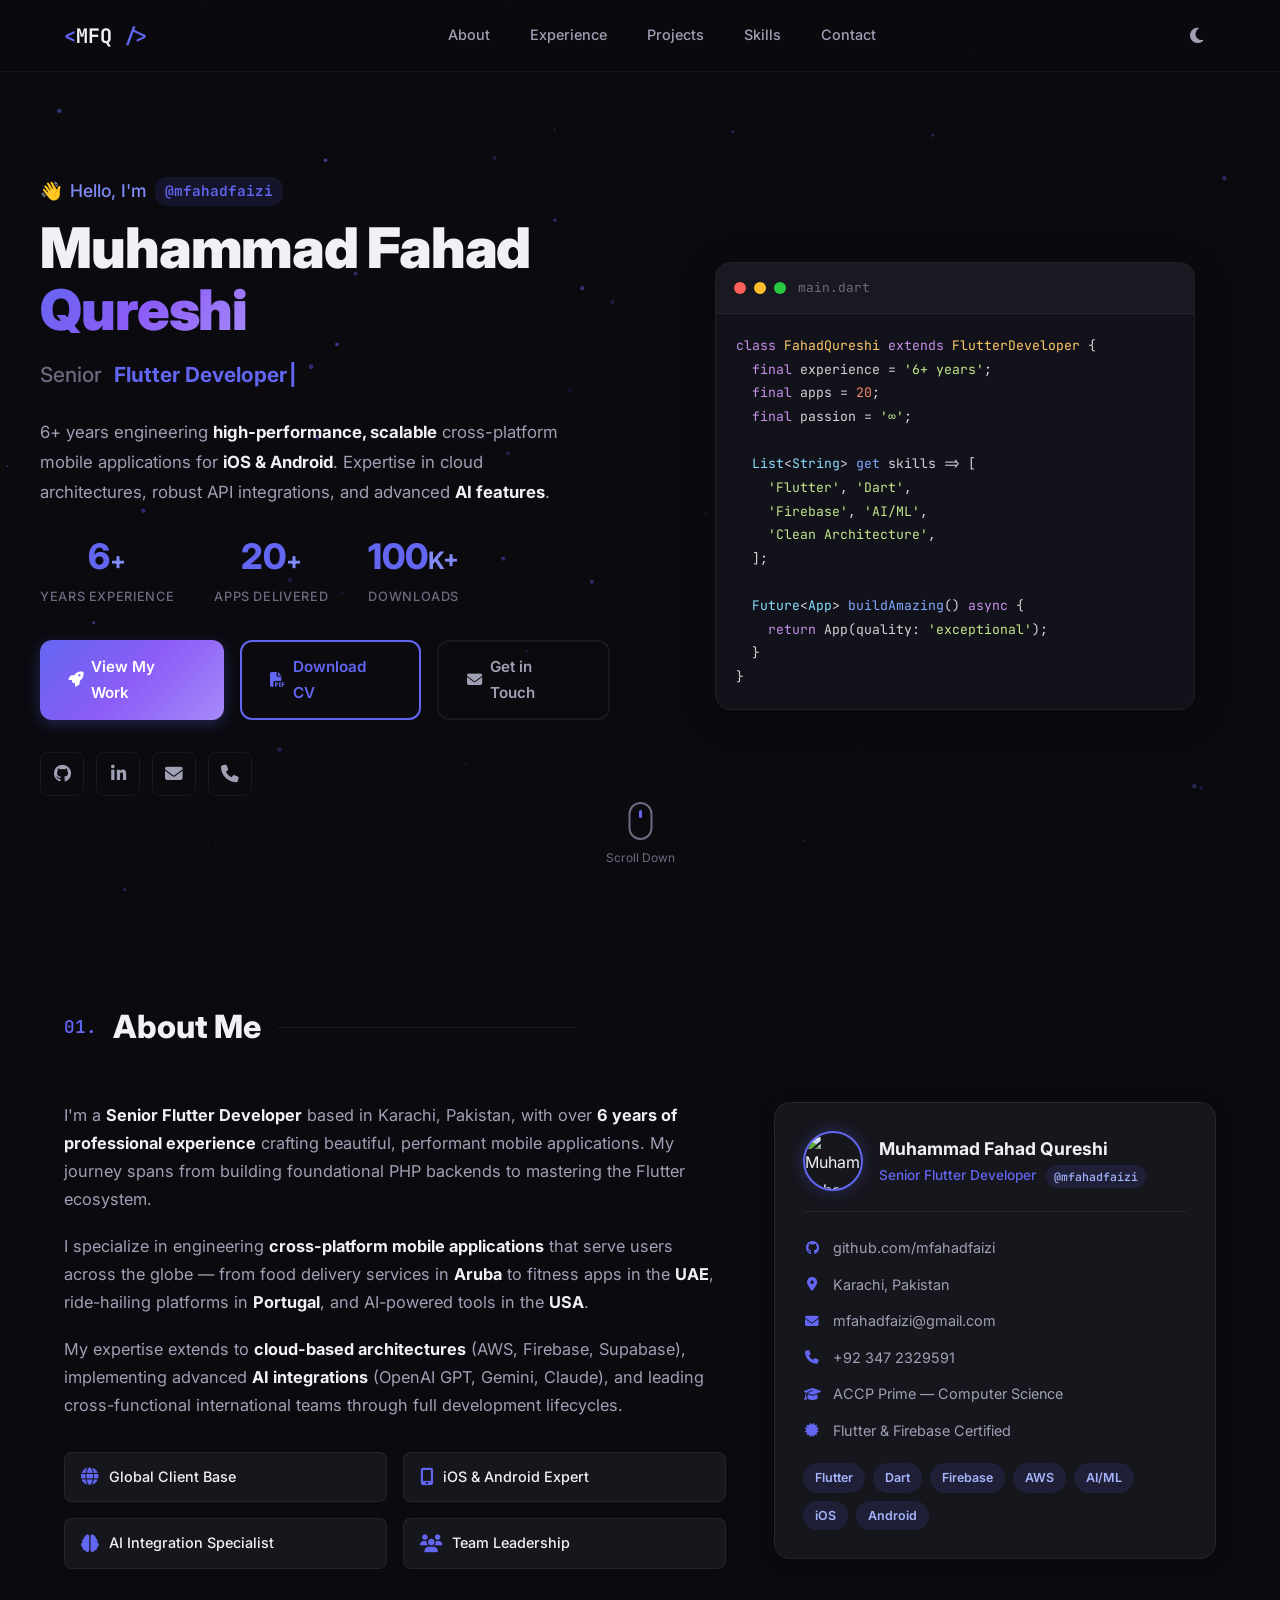
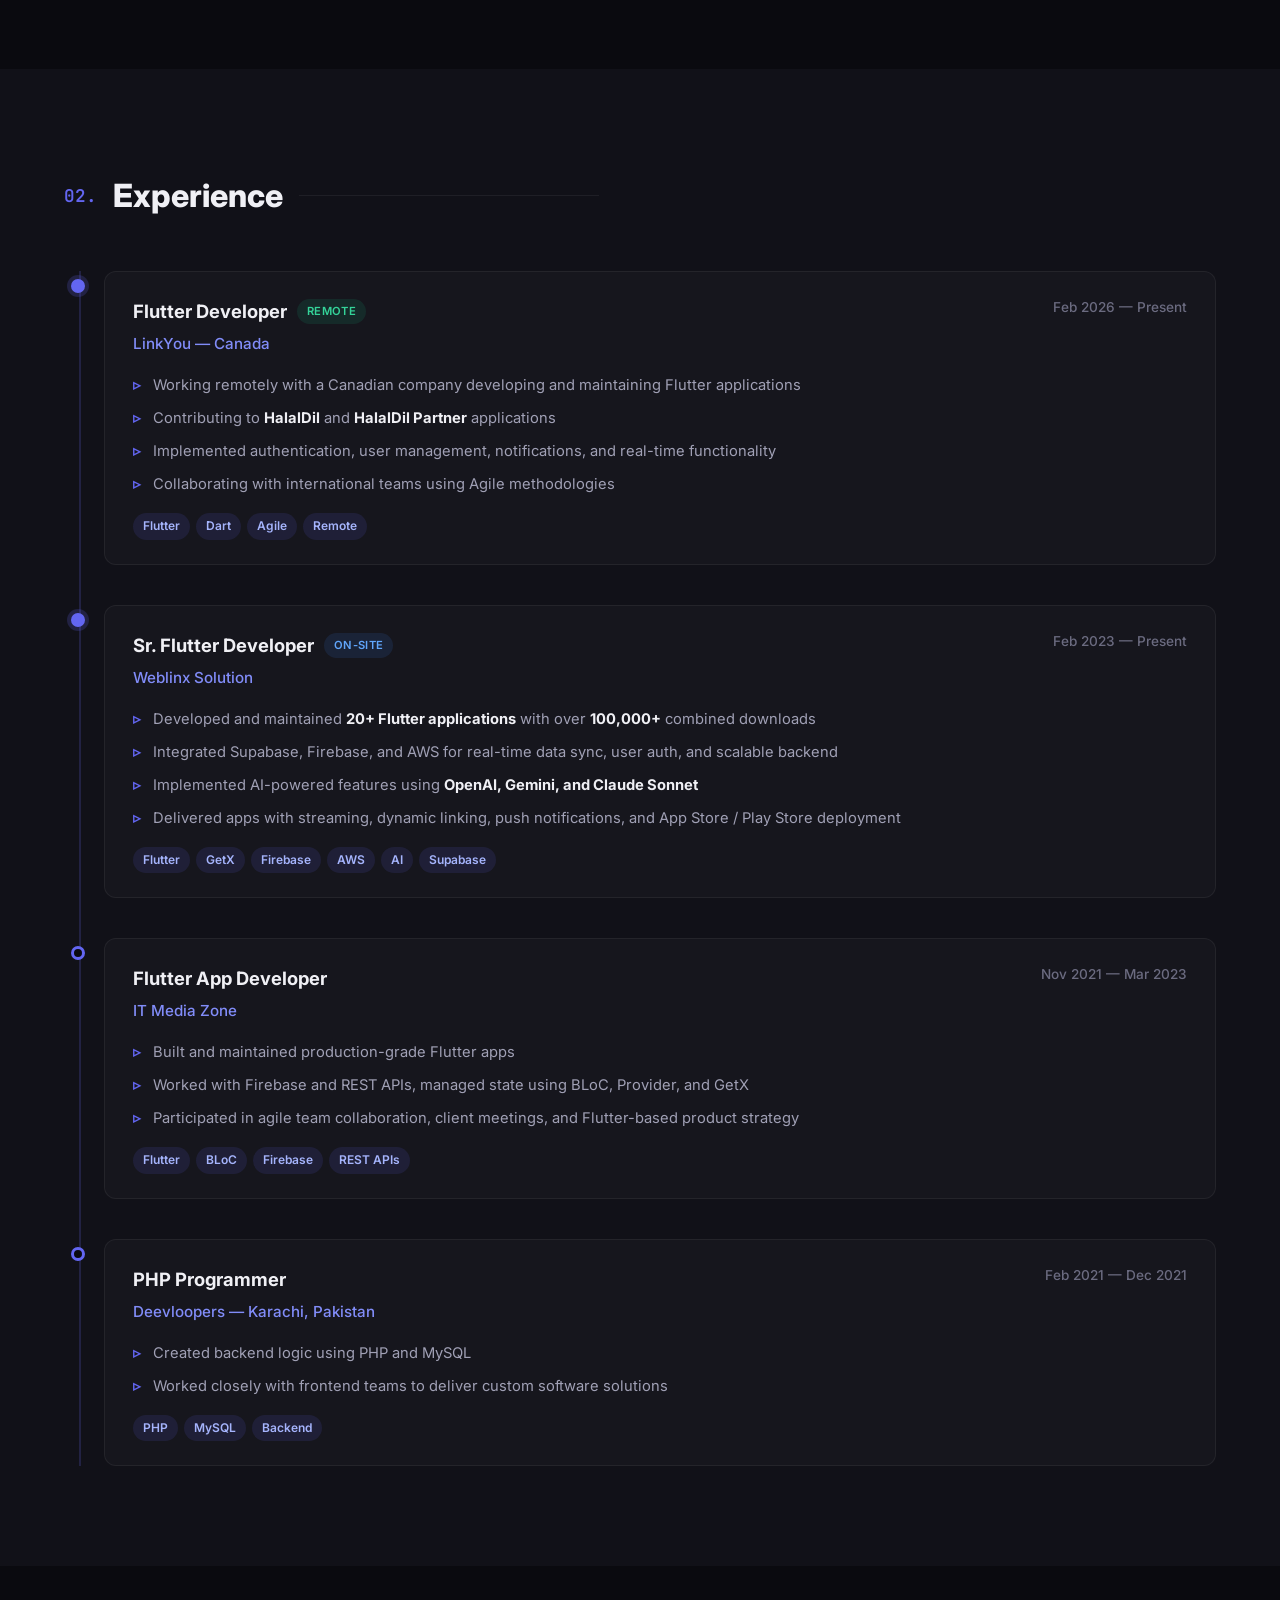
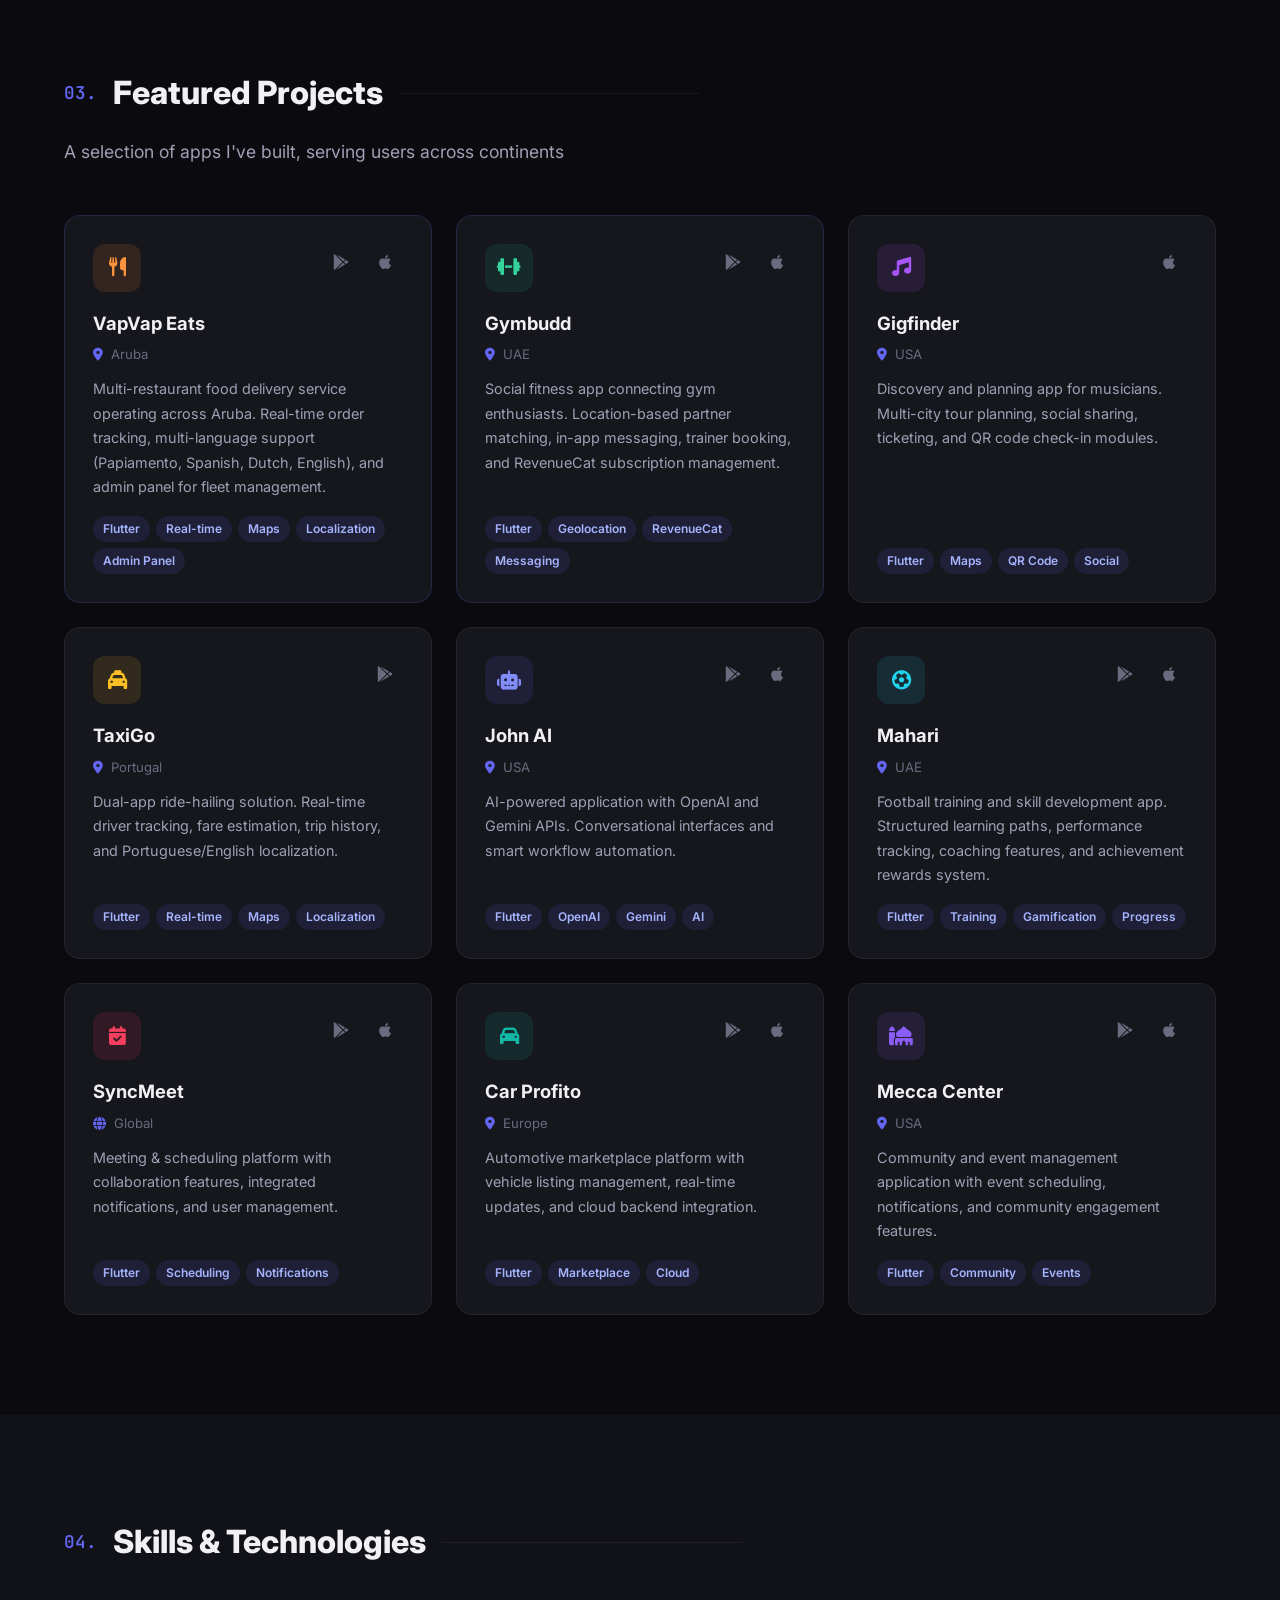
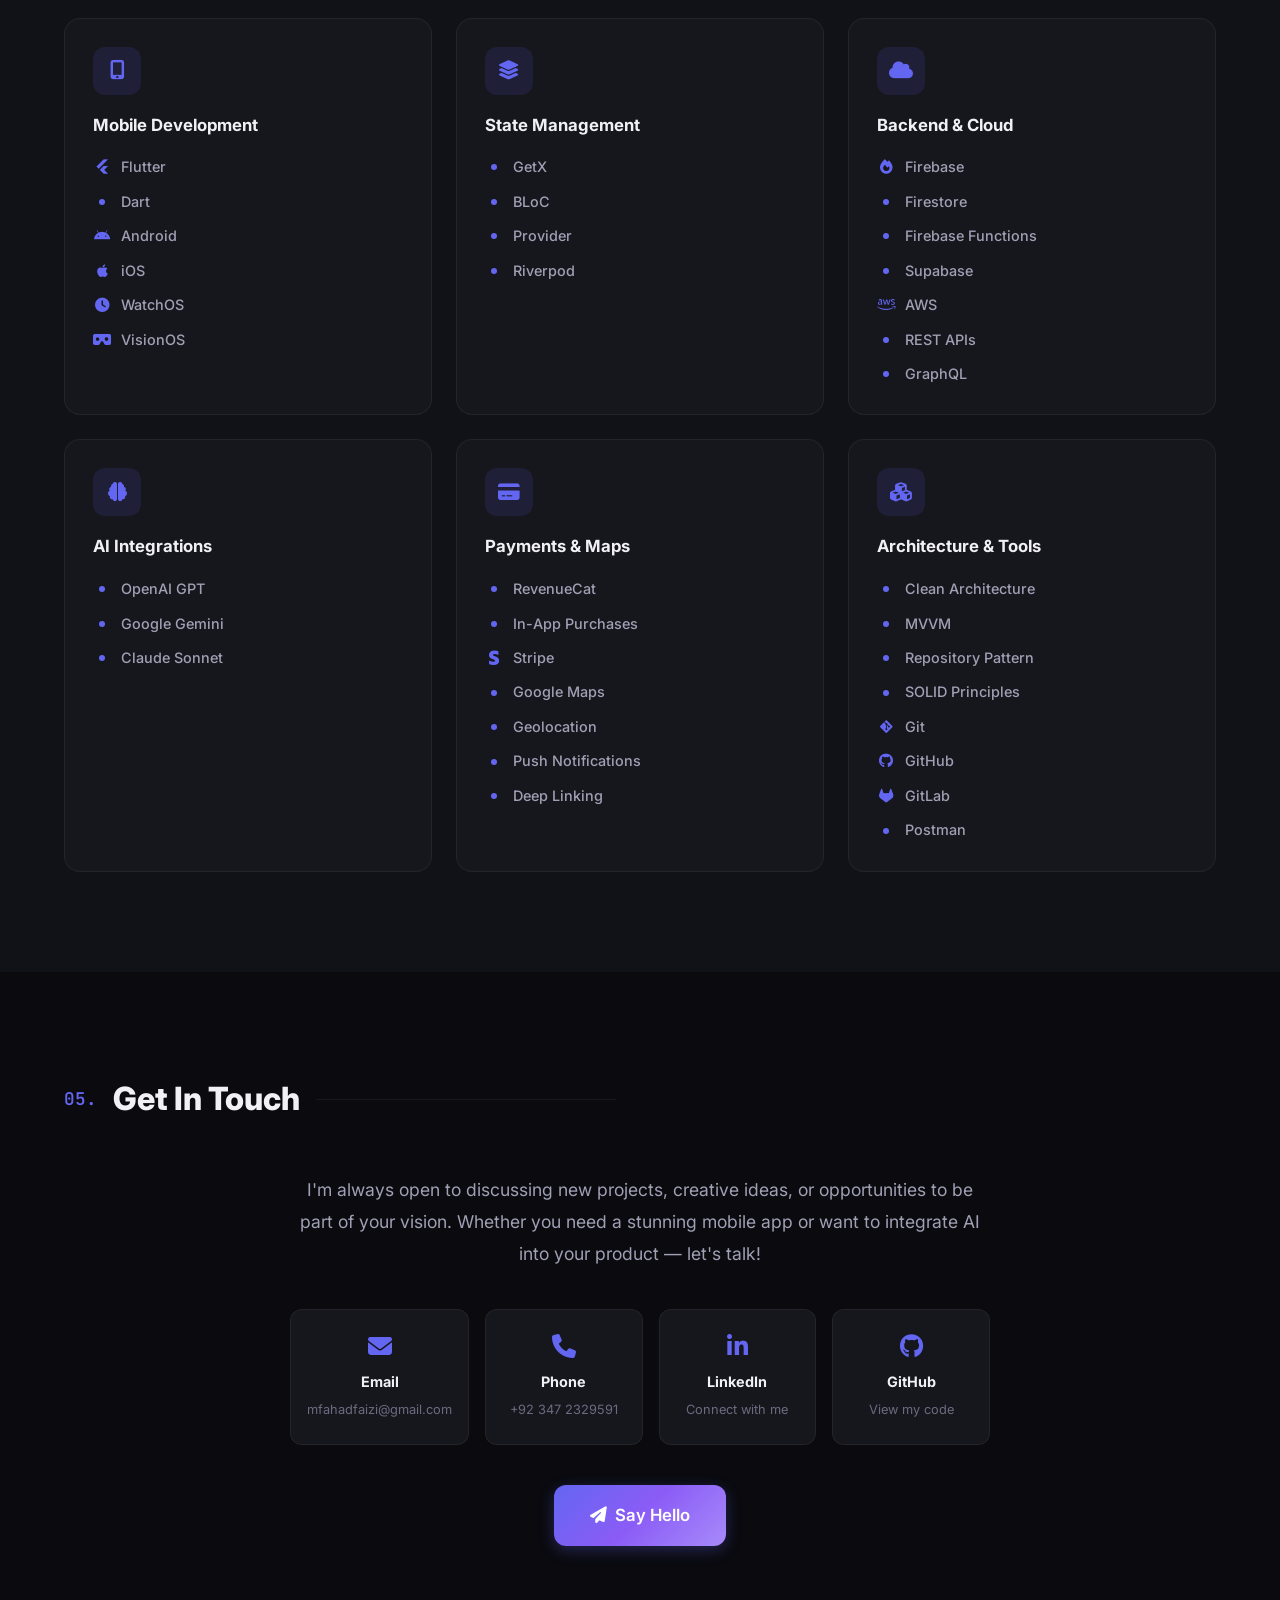
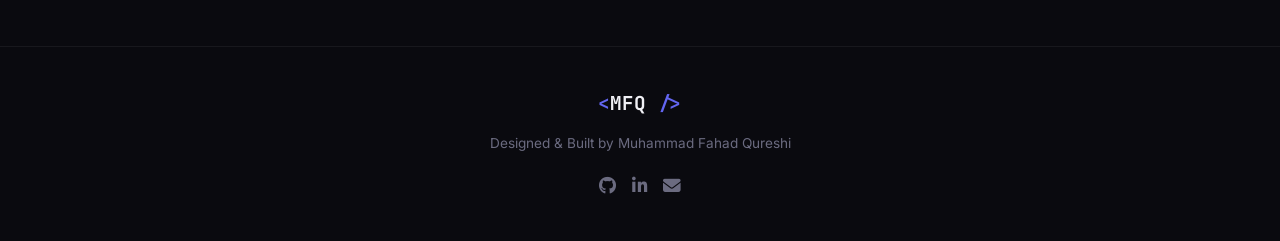
==== commit 669ed793: "seo: Add sitemap.xml, robots.txt, schema.org JSON-LD, google verification meta tag, and keywords" ====
--- a/index.html
+++ b/index.html
@@ -3,15 +3,105 @@
 <head>
     <meta charset="UTF-8">
     <meta name="viewport" content="width=device-width, initial-scale=1.0">
-    <title>Muhammad Fahad Qureshi — Senior Flutter Developer</title>
-    <meta name="description" content="Portfolio of Muhammad Fahad Qureshi — Senior Flutter Developer with 6+ years of experience building high-performance cross-platform mobile apps.">
-    <meta name="keywords" content="Flutter Developer, Mobile App Developer, Dart, iOS, Android, Cross-Platform, Firebase, AI Integration">
-    <meta name="author" content="Muhammad Fahad Qureshi">
-
-    <!-- Open Graph -->
-    <meta property="og:title" content="Muhammad Fahad Qureshi — Senior Flutter Developer">
-    <meta property="og:description" content="6+ years engineering high-performance, scalable cross-platform mobile apps for iOS & Android.">
+    <title>Muhammad Fahad Qureshi (mfahadfaizi) — Senior Flutter Developer</title>
+    
+    <!-- SEO Meta Tags -->
+    <meta name="description" content="Official portfolio of Muhammad Fahad Qureshi (mfahadfaizi) — Senior Flutter Developer with 6+ years of experience engineering high-performance cross-platform mobile apps for iOS and Android, cloud architectures, and AI integrations.">
+    <meta name="keywords" content="mfahadfaizi, Fahad Faizi, Muhammad Fahad Qureshi, Fahad Qureshi, Senior Flutter Developer, Flutter Developer, Mobile App Developer, Dart, iOS, Android, Cross-Platform, Firebase, AI Integration, Weblinx Solution, LinkYou">
+    <meta name="author" content="Muhammad Fahad Qureshi (mfahadfaizi)">
+    <meta name="robots" content="index, follow, max-image-preview:large, max-snippet:-1, max-video-preview:-1">
+    <link rel="canonical" href="https://mfahadfaizi.github.io/">
+
+    <!-- Google Site Verification (Google Search Console) -->
+    <!-- Replace the content value below with your verification string from Google Search Console if provided -->
+    <meta name="google-site-verification" content="google-site-verification-placeholder">
+
+    <!-- Open Graph / Facebook -->
     <meta property="og:type" content="website">
+    <meta property="og:site_name" content="Muhammad Fahad Qureshi — mfahadfaizi Portfolio">
+    <meta property="og:url" content="https://mfahadfaizi.github.io/">
+    <meta property="og:title" content="Muhammad Fahad Qureshi (mfahadfaizi) — Senior Flutter Developer">
+    <meta property="og:description" content="Senior Flutter Developer with 6+ years experience engineering production-grade cross-platform apps (iOS & Android) with AI and cloud integrations.">
+    <meta property="og:image" content="https://avatars.githubusercontent.com/u/104067451?v=4">
+    <meta property="og:image:alt" content="Muhammad Fahad Qureshi — mfahadfaizi">
+    <meta property="og:locale" content="en_US">
+
+    <!-- Twitter Cards -->
+    <meta name="twitter:card" content="summary_large_image">
+    <meta name="twitter:url" content="https://mfahadfaizi.github.io/">
+    <meta name="twitter:title" content="Muhammad Fahad Qureshi (mfahadfaizi) — Senior Flutter Developer">
+    <meta name="twitter:description" content="Senior Flutter Developer with 6+ years experience engineering production-grade cross-platform apps (iOS & Android).">
+    <meta name="twitter:image" content="https://avatars.githubusercontent.com/u/104067451?v=4">
+
+    <!-- Structured Data (JSON-LD) for Google Search Rich Results -->
+    <script type="application/ld+json">
+    {
+      "@context": "https://schema.org",
+      "@graph": [
+        {
+          "@type": "Person",
+          "@id": "https://mfahadfaizi.github.io/#person",
+          "name": "Muhammad Fahad Qureshi",
+          "alternateName": ["mfahadfaizi", "Fahad Faizi", "Fahad Qureshi"],
+          "url": "https://mfahadfaizi.github.io/",
+          "image": "https://avatars.githubusercontent.com/u/104067451?v=4",
+          "jobTitle": "Senior Flutter Developer",
+          "email": "mfahadfaizi@gmail.com",
+          "telephone": "+923472329591",
+          "address": {
+            "@type": "PostalAddress",
+            "addressLocality": "Karachi",
+            "addressCountry": "PK"
+          },
+          "sameAs": [
+            "https://github.com/mfahadfaizi",
+            "https://linkedin.com/in/mfahadfaizi"
+          ],
+          "knowsAbout": [
+            "Flutter",
+            "Dart",
+            "iOS Development",
+            "Android Development",
+            "Cross-Platform Mobile Apps",
+            "Firebase",
+            "Supabase",
+            "AWS",
+            "GetX",
+            "BLoC",
+            "Provider",
+            "Riverpod",
+            "Artificial Intelligence",
+            "OpenAI GPT",
+            "Google Gemini",
+            "Claude Sonnet",
+            "Clean Architecture",
+            "REST APIs"
+          ],
+          "worksFor": [
+            {
+              "@type": "Organization",
+              "name": "LinkYou",
+              "location": "Canada"
+            },
+            {
+              "@type": "Organization",
+              "name": "Weblinx Solution"
+            }
+          ]
+        },
+        {
+          "@type": "WebSite",
+          "@id": "https://mfahadfaizi.github.io/#website",
+          "url": "https://mfahadfaizi.github.io/",
+          "name": "Muhammad Fahad Qureshi (mfahadfaizi) Portfolio",
+          "description": "Portfolio of Senior Flutter Developer Muhammad Fahad Qureshi (mfahadfaizi)",
+          "author": {
+            "@id": "https://mfahadfaizi.github.io/#person"
+          }
+        }
+      ]
+    }
+    </script>
 
     <!-- Fonts -->
     <link rel="preconnect" href="https://fonts.googleapis.com">
@@ -56,7 +146,7 @@
         <div class="hero-content">
             <div class="hero-text">
                 <p class="hero-greeting animate-on-scroll">
-                    <span class="greeting-wave">👋</span> Hello, I'm
+                    <span class="greeting-wave">👋</span> Hello, I'm <span class="hero-handle-tag">@mfahadfaizi</span>
                 </p>
                 <h1 class="hero-name animate-on-scroll">
                     Muhammad Fahad
@@ -197,13 +287,17 @@
                 <div class="about-card animate-on-scroll">
                     <div class="info-card">
                         <div class="info-card-header">
-                            <img src="https://avatars.githubusercontent.com/u/104067451?v=4" alt="Muhammad Fahad Qureshi" class="avatar-img">
+                            <img src="https://avatars.githubusercontent.com/u/104067451?v=4" alt="Muhammad Fahad Qureshi (mfahadfaizi)" class="avatar-img">
                             <div>
                                 <h3>Muhammad Fahad Qureshi</h3>
-                                <p class="info-card-role">Senior Flutter Developer</p>
+                                <p class="info-card-role">Senior Flutter Developer <span class="handle-badge">@mfahadfaizi</span></p>
                             </div>
                         </div>
                         <div class="info-card-details">
+                            <div class="info-row">
+                                <i class="fab fa-github"></i>
+                                <span>github.com/mfahadfaizi</span>
+                            </div>
                             <div class="info-row">
                                 <i class="fas fa-map-marker-alt"></i>
                                 <span>Karachi, Pakistan</span>
--- a/style.css
+++ b/style.css
@@ -411,6 +411,28 @@
     gap: 8px;
 }
 
+.hero-handle-tag {
+    font-family: var(--font-mono);
+    color: var(--accent-primary);
+    background: var(--tag-bg);
+    padding: 2px 10px;
+    border-radius: 12px;
+    font-size: 0.9rem;
+    font-weight: 600;
+}
+
+.handle-badge {
+    display: inline-block;
+    font-family: var(--font-mono);
+    font-size: 0.72rem;
+    padding: 2px 8px;
+    background: var(--tag-bg);
+    color: var(--tag-text);
+    border-radius: 12px;
+    margin-left: 6px;
+    vertical-align: middle;
+}
+
 .greeting-wave {
     display: inline-block;
     animation: wave 2.5s infinite;
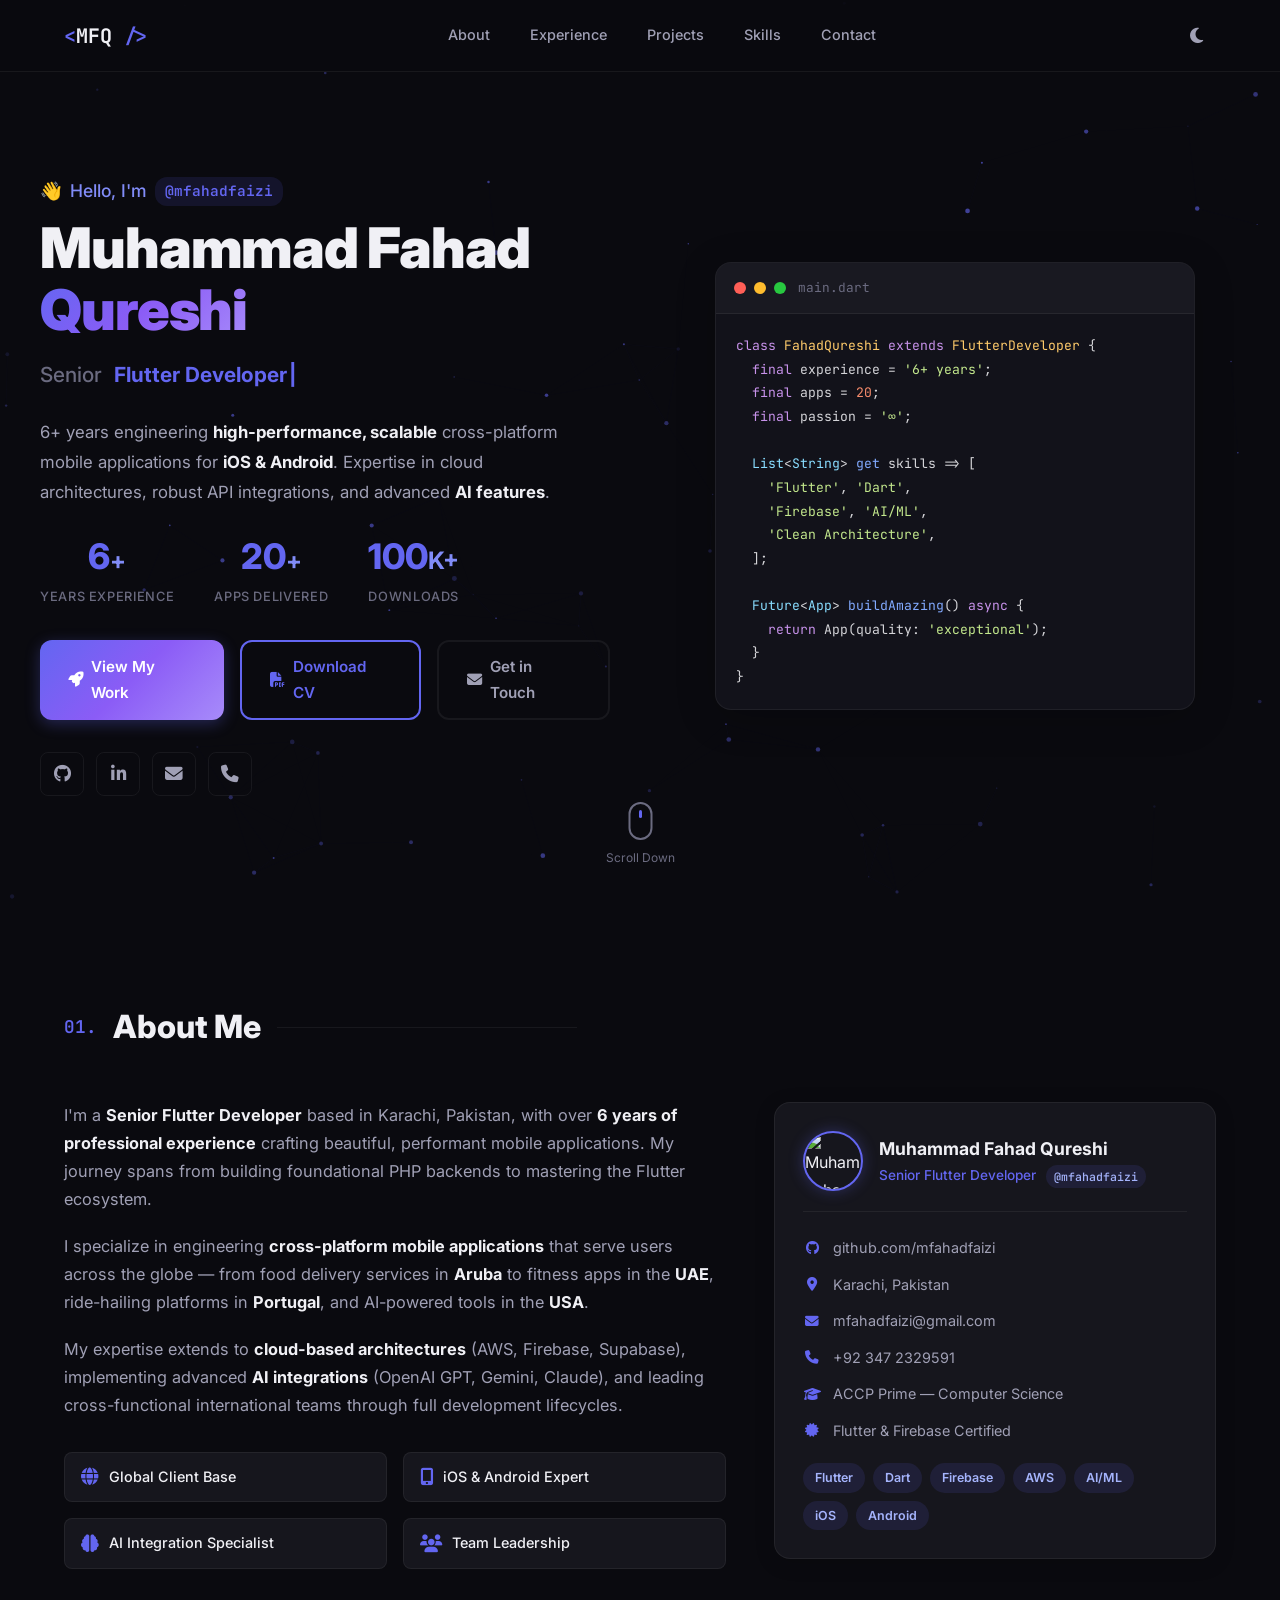
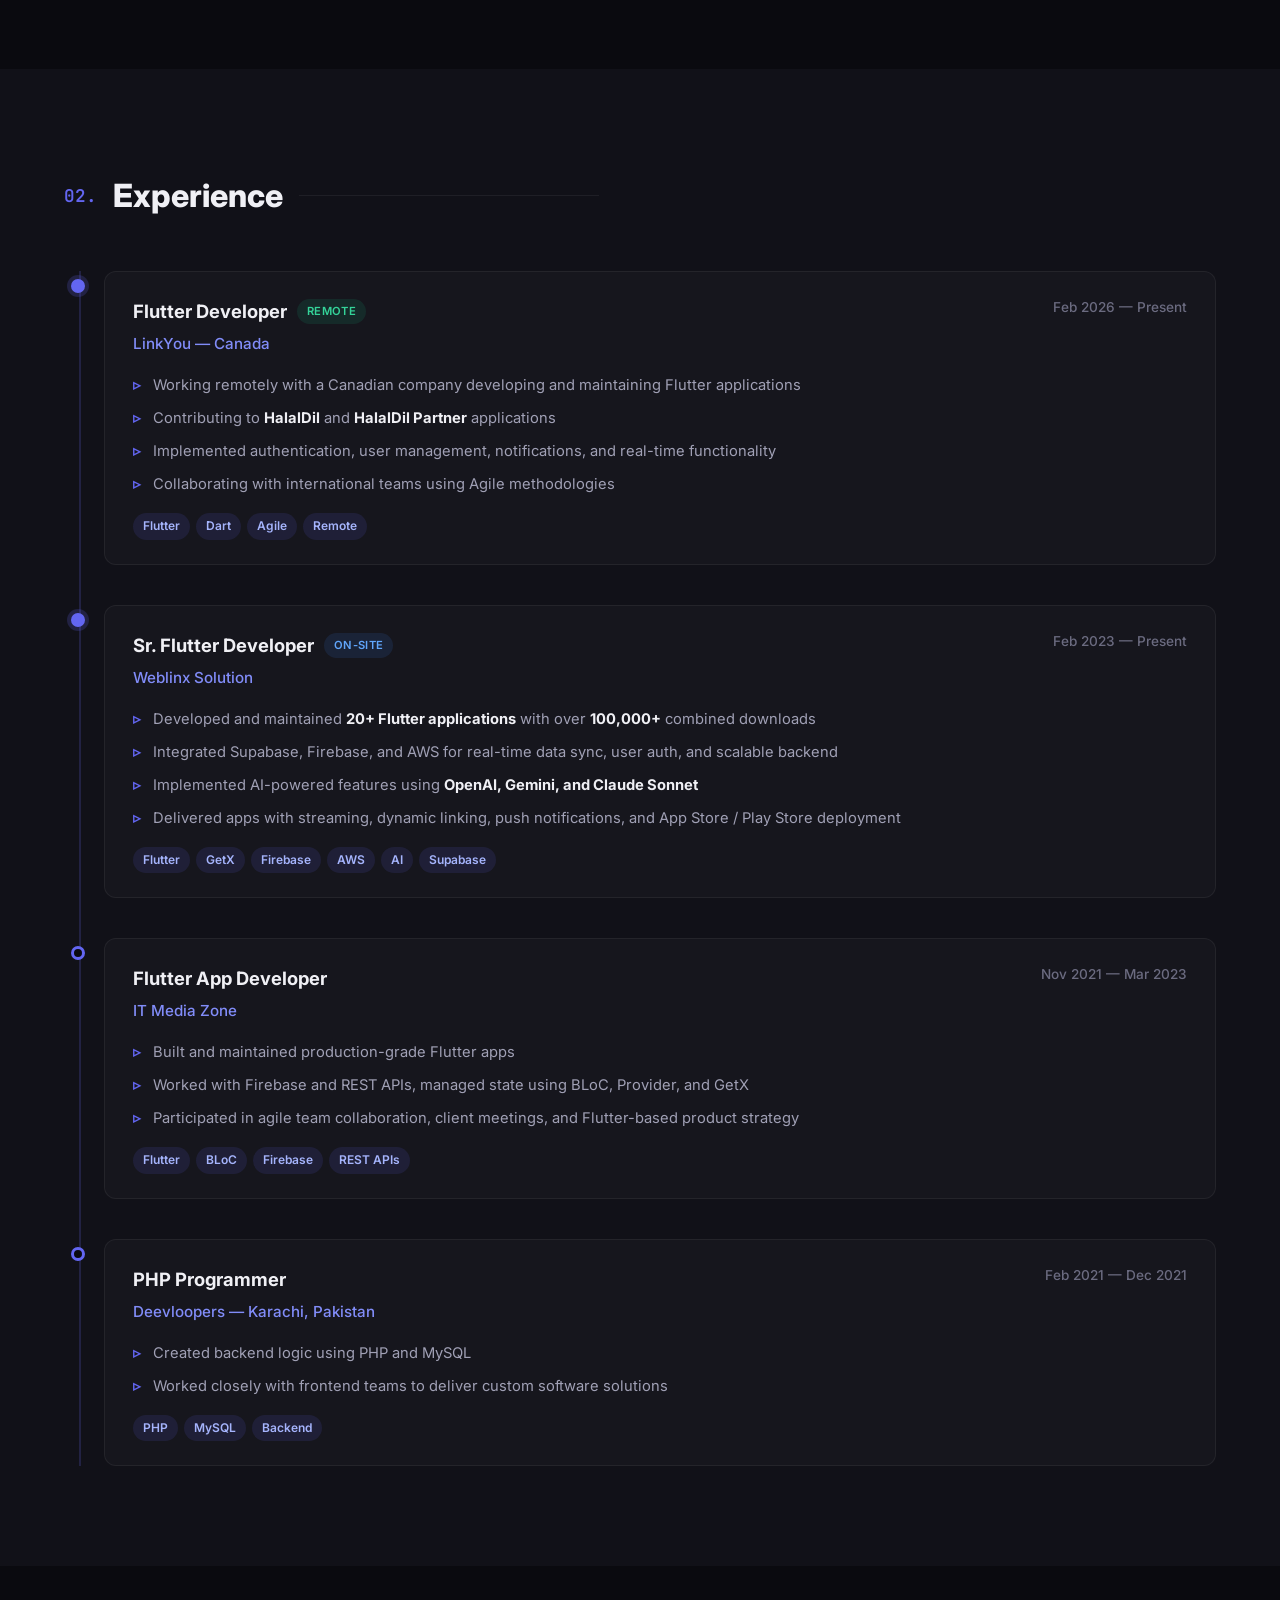
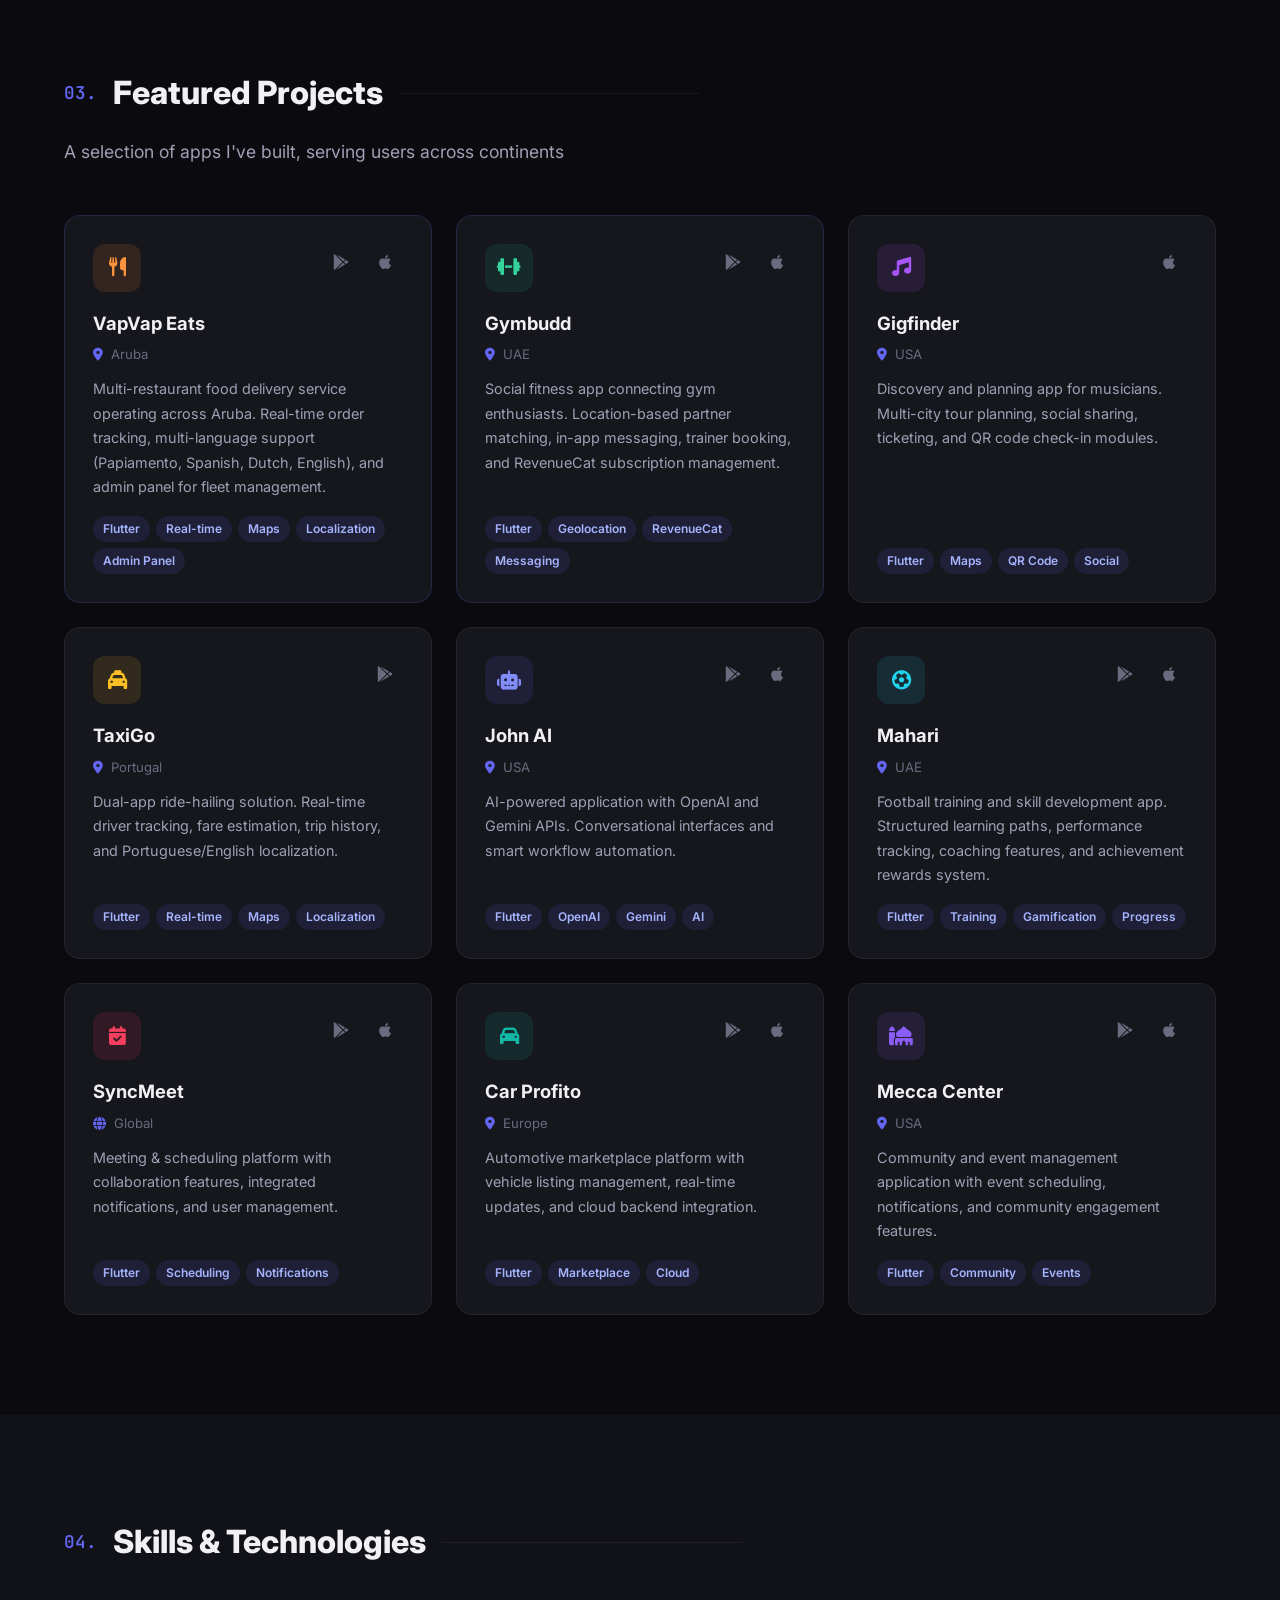
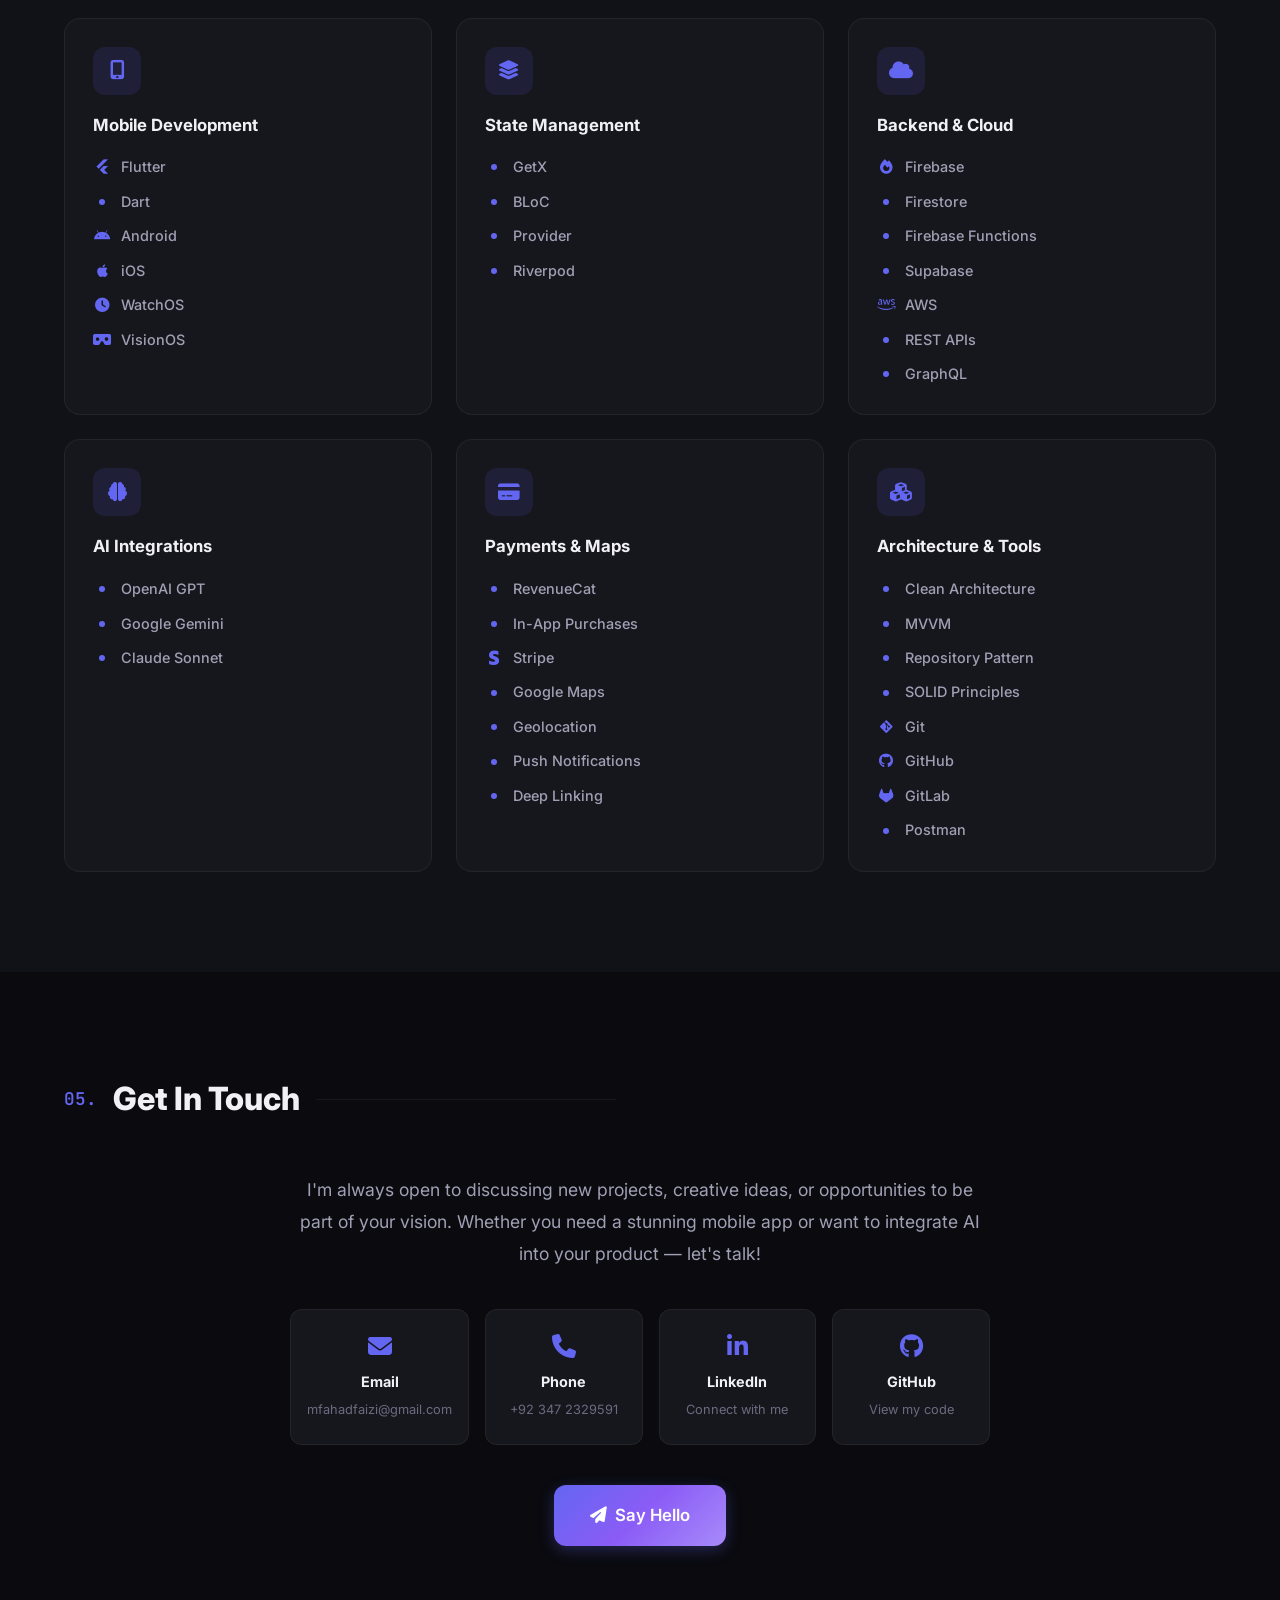
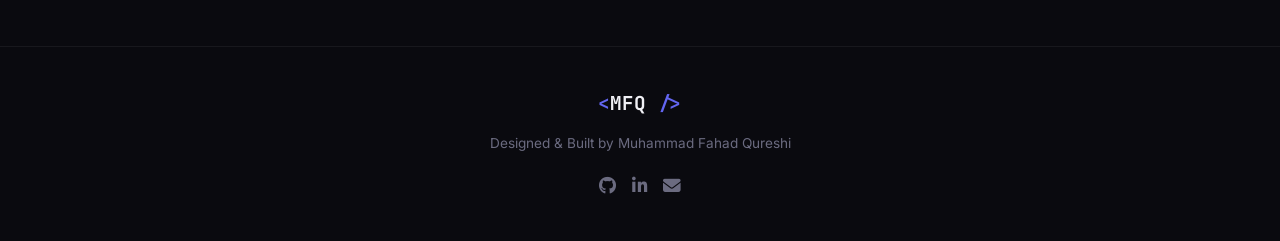
==== commit a28b52c3: "feat(seo): Add Google Search Console verification meta tag and html file" ====
--- a/index.html
+++ b/index.html
@@ -13,8 +13,7 @@
     <link rel="canonical" href="https://mfahadfaizi.github.io/">
 
     <!-- Google Site Verification (Google Search Console) -->
-    <!-- Replace the content value below with your verification string from Google Search Console if provided -->
-    <meta name="google-site-verification" content="google-site-verification-placeholder">
+    <meta name="google-site-verification" content="nnajHOYyL359SrD_e1B8Pgq-40zBWPMVag4rIyqeFG0" />
 
     <!-- Open Graph / Facebook -->
     <meta property="og:type" content="website">
